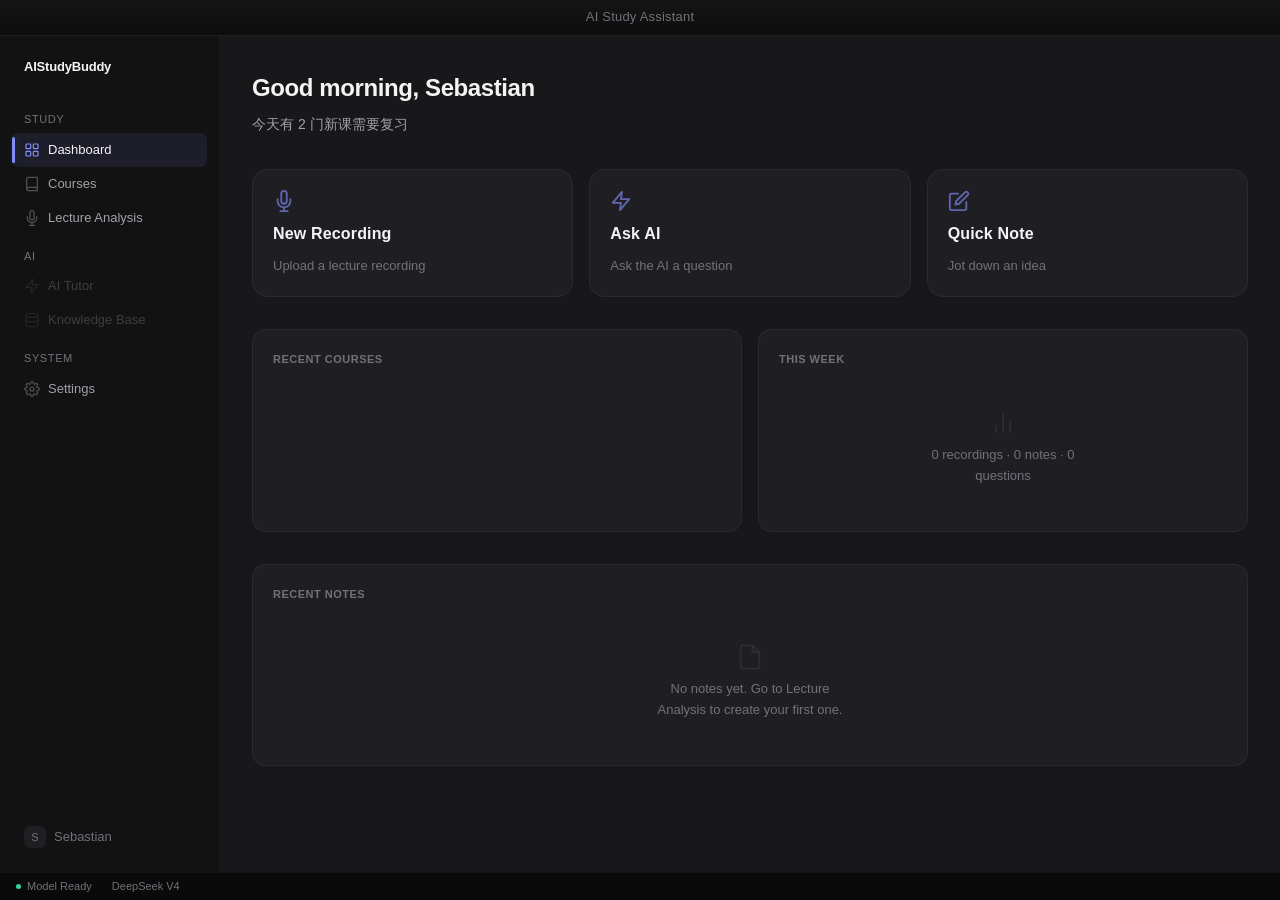
==== web/index.html @ b5f5e713 "V1.5: SPA architecture, i18n, dark mode, structured notes" ====
<!DOCTYPE html>
<html lang="zh-CN">
<head>
<meta charset="UTF-8">
<meta name="viewport" content="width=device-width,initial-scale=1.0">
<title>AI 学习助手</title>
<script src="/eel.js"></script>
<script src="js/i18n.js"></script>
<link rel="stylesheet" href="css/design-system.css">
<style>
body{display:flex;flex-direction:column;height:100vh}

#titlebar{height:var(--titlebar-h);flex-shrink:0;background:linear-gradient(180deg,rgba(255,255,255,0.03) 0%,rgba(255,255,255,0) 100%),#0D0D0D;border-bottom:1px solid var(--border-subtle);display:flex;align-items:center;justify-content:center;-webkit-app-region:drag}
#titlebar span{font-size:var(--text-sm);font-weight:var(--weight-medium);color:var(--text-tertiary);letter-spacing:0.2px}

#body-wrap{display:flex;flex:1;overflow:hidden}

#sidebar{width:var(--sidebar-w);flex-shrink:0;background:var(--bg-sidebar);border-right:1px solid var(--border-subtle);display:flex;flex-direction:column;padding:var(--space-3)}
#sidebar .logo{font-size:var(--text-sm);font-weight:var(--weight-semibold);color:var(--text-primary);padding:var(--space-2) var(--space-3);margin-bottom:var(--space-3);letter-spacing:-0.2px}
#sidebar .sec-label{font-size:var(--text-xs);font-weight:var(--weight-medium);color:var(--text-tertiary);text-transform:uppercase;letter-spacing:0.6px;padding:var(--space-3) var(--space-3) var(--space-1)}
#sidebar .nav-item{display:flex;align-items:center;gap:var(--space-2);padding:0 var(--space-3);height:34px;border-radius:var(--radius-sm);font-size:var(--text-sm);font-weight:var(--weight-regular);color:var(--text-secondary);cursor:pointer;transition:all var(--ease-fast);position:relative}
#sidebar .nav-item:hover{background:var(--bg-card);color:var(--text-primary)}
#sidebar .nav-item.active{background:var(--accent-muted);color:var(--text-primary);font-weight:var(--weight-medium)}
#sidebar .nav-item.active::before{content:'';position:absolute;left:0;top:4px;bottom:4px;width:2.5px;border-radius:2px;background:var(--accent);box-shadow:0 0 8px var(--accent-glow);animation:indIn 200ms cubic-bezier(0.16,1,0.3,1)}
@keyframes indIn{from{transform:scaleY(0);opacity:0}to{transform:scaleY(1);opacity:1}}
#sidebar .nav-item svg{width:16px;height:16px;flex-shrink:0;opacity:0.45}
#sidebar .nav-item:hover svg{opacity:0.70}
#sidebar .nav-item.active svg{opacity:1;color:var(--accent)}
#sidebar .nav-item.disabled{opacity:0.30;cursor:not-allowed;pointer-events:none}
#sidebar .user{margin-top:auto;padding:var(--space-3);font-size:var(--text-sm);color:var(--text-tertiary);display:flex;align-items:center;gap:var(--space-2)}
#sidebar .user .avatar{width:22px;height:22px;border-radius:var(--radius-sm);background:var(--bg-card);display:flex;align-items:center;justify-content:center;font-size:11px}

#content-slot{flex:1;background:var(--bg-surface);padding:var(--space-8);overflow-y:auto;position:relative}
.page-view{animation:pgEnter 220ms cubic-bezier(0.16,1,0.3,1)}
.page-view.exiting{animation:pgExit 120ms cubic-bezier(0.4,0,1,1) forwards;pointer-events:none}
@keyframes pgEnter{from{opacity:0;transform:translateY(6px)}to{opacity:1;transform:translateY(0)}}
@keyframes pgExit{from{opacity:1;transform:translateY(0)}to{opacity:0;transform:translateY(-6px)}}

#statusbar{height:var(--statusbar-h);flex-shrink:0;background:#0A0A0A;border-top:1px solid var(--border-subtle);display:flex;align-items:center;padding:0 var(--space-4);gap:var(--space-5);font-size:var(--text-xs);color:var(--text-tertiary)}
#statusbar .dot{width:5px;height:5px;border-radius:50%;background:var(--green)}

.page-title{font-size:var(--text-2xl);font-weight:var(--weight-bold);letter-spacing:-0.4px;margin-bottom:4px;color:var(--text-primary)}
.page-sub{font-size:var(--text-base);color:var(--text-secondary);font-weight:var(--weight-regular);margin-bottom:var(--space-8)}
.back-link{display:inline-flex;align-items:center;gap:4px;font-size:var(--text-sm);color:var(--text-secondary);cursor:pointer;margin-bottom:var(--space-4);transition:color var(--ease-fast)}
.back-link:hover{color:var(--text-primary)}.back-link svg{width:14px;height:14px}

.panel{background:var(--bg-card);border:1px solid var(--border-default);border-radius:var(--radius-xl);padding:var(--space-5);transition:all var(--ease-normal)}
.panel-header{font-size:var(--text-xs);font-weight:var(--weight-semibold);color:var(--text-tertiary);text-transform:uppercase;letter-spacing:0.5px;margin-bottom:var(--space-4)}

/* dashboard */
.quick-grid{display:grid;grid-template-columns:repeat(3,1fr);gap:var(--space-4);margin-bottom:var(--space-8)}
.quick-card{background:var(--bg-card);border:1px solid var(--border-default);border-radius:var(--radius-2xl);padding:var(--space-5);cursor:pointer;transition:all var(--ease-normal);display:flex;flex-direction:column;gap:var(--space-2)}
.quick-card:hover{background:var(--bg-card-hover);border-color:var(--border-visible);transform:translateY(-2px);box-shadow:var(--shadow-md)}
.quick-card:active{transform:translateY(0);box-shadow:var(--shadow-xs);transition:all 80ms ease-in}
.quick-card svg{width:22px;height:22px;opacity:0.65;color:var(--accent)}
.quick-card .qc-title{font-size:var(--text-lg);font-weight:var(--weight-semibold);color:var(--text-primary);letter-spacing:0.01em}
.quick-card .qc-desc{font-size:var(--text-sm);color:var(--text-tertiary);font-weight:var(--weight-regular);line-height:1.65}

.two-col{display:grid;grid-template-columns:1fr 1fr;gap:var(--space-4);margin-bottom:var(--space-8)}
.course-row{padding:var(--space-2) 0;font-size:var(--text-sm);color:var(--text-secondary);display:flex;align-items:center;gap:var(--space-2);cursor:pointer;transition:color var(--ease-fast)}
.course-row:hover{color:var(--text-primary)}.course-row svg{width:14px;height:14px;opacity:0.50;flex-shrink:0}

/* empty state */
.empty-block{display:flex;flex-direction:column;align-items:center;justify-content:center;padding:var(--space-6) 0;text-align:center;gap:var(--space-2)}
.empty-block svg{width:28px;height:28px;opacity:0.18;color:var(--text-tertiary)}
.empty-block .eb-text{font-size:var(--text-sm);color:var(--text-tertiary);line-height:1.6;max-width:200px}

/* tabs */
.tabs{display:flex;gap:0;margin-bottom:var(--space-6);border-bottom:1px solid var(--border-subtle)}
.tab-item{padding:var(--space-2) var(--space-4);font-size:var(--text-sm);font-weight:var(--weight-medium);color:var(--text-secondary);cursor:pointer;position:relative;transition:color var(--ease-fast)}
.tab-item:hover{color:var(--text-primary)}.tab-item.active{color:var(--text-primary);font-weight:var(--weight-semibold)}
.tab-item.active::after{content:'';position:absolute;bottom:-1px;left:0;right:0;height:2px;background:var(--accent);border-radius:1px}

/* lecture */
.lecture-list{display:flex;flex-direction:column;gap:var(--space-3)}
.lecture-card{background:var(--bg-card);border:1px solid var(--border-default);border-radius:var(--radius-lg);padding:var(--space-4);cursor:pointer;transition:all var(--ease-normal)}
.lecture-card:hover{background:var(--bg-card-hover);border-color:var(--border-visible);transform:translateY(-1px);box-shadow:var(--shadow-sm)}
.lecture-card .lc-header{display:flex;justify-content:space-between;align-items:center;margin-bottom:6px}
.lecture-card .lc-title{font-size:var(--text-base);font-weight:var(--weight-semibold);color:var(--text-primary)}
.lecture-card .lc-meta{font-size:var(--text-sm);color:var(--text-tertiary)}
.lc-badge{font-size:var(--text-xs);padding:2px 8px;border-radius:var(--radius-full);font-weight:var(--weight-medium)}
.lc-badge-has-note{background:rgba(52,211,153,0.10);color:var(--green)}
.lc-badge-no-note{background:var(--bg-input);color:var(--text-tertiary)}

/* upload */
.step-label{font-size:var(--text-sm);font-weight:var(--weight-medium);color:var(--text-secondary);margin-bottom:4px}
.upload-select{width:100%;height:36px;padding:0 var(--space-3);background:var(--bg-input);border:1px solid var(--border-default);border-radius:var(--radius-sm);font-size:var(--text-sm);color:var(--text-primary);outline:none;cursor:pointer;margin-bottom:var(--space-6);appearance:none}
.upload-select:focus{border-color:var(--accent);box-shadow:var(--shadow-glow)}
.upload-zone{border:2px dashed rgba(255,255,255,0.10);border-radius:var(--radius-2xl);padding:48px;text-align:center;cursor:pointer;transition:all var(--ease-normal);margin-bottom:var(--space-6)}
.upload-zone:hover{border-color:var(--accent);background:var(--accent-muted)}
.upload-zone svg{width:32px;height:32px;margin-bottom:var(--space-3);opacity:0.45;transition:all var(--ease-normal)}
.upload-zone:hover svg{opacity:0.75;transform:scale(1.05)}
.upload-zone .uz-text{font-size:var(--text-base);color:var(--text-secondary);font-weight:var(--weight-medium)}
.upload-zone .uz-hint{font-size:var(--text-sm);color:var(--text-tertiary);margin-top:4px}
.file-info-card{background:var(--bg-card);border:1px solid var(--border-default);border-radius:var(--radius-xl);padding:var(--space-4);margin-bottom:var(--space-6);display:flex;justify-content:space-between;align-items:center}
.file-info-card .fi-name{font-size:var(--text-base);font-weight:var(--weight-medium);color:var(--text-primary)}
.file-info-card .fi-meta{font-size:var(--text-sm);color:var(--text-secondary);margin-top:2px}
.file-info-card .fi-remove{font-size:var(--text-sm);color:var(--text-tertiary);cursor:pointer;padding:4px 8px;border-radius:var(--radius-sm);transition:all var(--ease-fast)}
.file-info-card .fi-remove:hover{color:var(--red);background:rgba(248,113,113,0.08)}

/* buttons */
.btn{width:100%;height:40px;background:var(--accent);color:#fff;border:none;border-radius:var(--radius-sm);font-size:var(--text-base);font-weight:var(--weight-semibold);cursor:pointer;transition:all var(--ease-fast)}
.btn:hover{background:var(--accent-hover);box-shadow:0 4px 12px var(--accent-glow)}
.btn:active{transform:scale(0.97);box-shadow:0 1px 4px rgba(0,0,0,0.3)}
.btn:disabled{opacity:0.35;cursor:not-allowed;box-shadow:none}
.btn-secondary{background:var(--bg-card);border:1px solid var(--border-default);color:var(--text-primary);height:36px;padding:0 var(--space-4);border-radius:var(--radius-sm);font-size:var(--text-sm);cursor:pointer;transition:all var(--ease-fast)}
.btn-secondary:hover{background:var(--bg-card-hover);border-color:var(--border-visible)}

/* progress */
.progress-section{margin-top:var(--space-6)}
.progress-bar{height:5px;background:var(--border-subtle);border-radius:3px;margin-bottom:var(--space-4);overflow:hidden}
.progress-bar .fill{height:100%;background:var(--accent);border-radius:3px;width:0;transition:width 400ms ease-out}
.progress-step{display:flex;align-items:center;gap:var(--space-3);padding:var(--space-2) 0;font-size:var(--text-sm)}
.progress-step .ps-icon{width:18px;text-align:center;flex-shrink:0}
.ps-done{color:var(--green)}.ps-active{color:var(--accent)}.ps-wait{color:var(--text-tertiary)}
.note-box{background:var(--bg-card);border:1px solid var(--border-default);border-radius:var(--radius-xl);padding:var(--space-5);margin-top:var(--space-6);line-height:var(--leading-relaxed)}
.note-box h3{font-size:var(--text-lg);font-weight:var(--weight-semibold);margin-bottom:var(--space-4);color:var(--text-primary)}

/* settings */
.settings-card{background:var(--bg-card);border:1px solid var(--border-default);border-radius:var(--radius-xl);padding:var(--space-5);margin-bottom:var(--space-4)}
.settings-card .sc-title{font-size:var(--text-xs);font-weight:var(--weight-semibold);color:var(--text-tertiary);text-transform:uppercase;letter-spacing:0.5px;margin-bottom:14px}
.settings-field-label{display:block;font-size:var(--text-sm);font-weight:var(--weight-medium);color:var(--text-secondary);margin-bottom:6px}
.input-row{display:flex;gap:var(--space-2)}
.input-row input{flex:1;height:36px;padding:0 var(--space-3);background:var(--bg-input);border:1px solid var(--border-default);border-radius:var(--radius-sm);font-size:var(--text-sm);color:var(--text-primary);outline:none}
.input-row input:focus{border-color:var(--accent);box-shadow:var(--shadow-glow)}
.btn-test{height:36px;padding:0 var(--space-4);background:var(--bg-card);border:1px solid var(--border-default);border-radius:var(--radius-sm);font-size:var(--text-sm);color:var(--text-secondary);cursor:pointer;transition:all var(--ease-fast)}
.btn-test:hover{background:var(--bg-card-hover);color:var(--text-primary)}
.btn-save{width:100%;height:40px;background:var(--accent);color:#fff;border:none;border-radius:var(--radius-sm);font-size:var(--text-base);font-weight:var(--weight-semibold);cursor:pointer;transition:all var(--ease-fast);margin-top:var(--space-2)}
.btn-save:hover{background:var(--accent-hover);box-shadow:0 4px 12px var(--accent-glow)}
.btn-save:active{transform:scale(0.97)}
.status-msg{font-size:var(--text-sm);margin-top:4px}.status-msg.ok{color:var(--green)}.status-msg.fail{color:var(--red)}
.lang-select{width:100%;height:36px;padding:0 var(--space-3);background:var(--bg-input);border:1px solid var(--border-default);border-radius:var(--radius-sm);font-size:var(--text-sm);color:var(--text-primary);outline:none;cursor:pointer;appearance:none}
.lang-select:focus{border-color:var(--accent);box-shadow:var(--shadow-glow)}

/* note */
.note-section{margin-bottom:var(--space-6)}
.note-section-title{font-size:var(--text-xs);font-weight:var(--weight-semibold);color:var(--text-tertiary);text-transform:uppercase;letter-spacing:0.5px;margin-bottom:var(--space-3)}
.note-summary{background:var(--bg-card);border-left:3px solid var(--accent);border-radius:0 var(--radius-lg) var(--radius-lg) 0;padding:var(--space-4);line-height:var(--leading-relaxed);box-shadow:0 0 12px rgba(129,140,248,0.06)}
.note-concept-item{display:flex;gap:var(--space-2);padding:var(--space-2) 0;font-size:var(--text-base);line-height:var(--leading-relaxed);color:var(--text-secondary)}
.note-concept-item .nci-dot{color:var(--accent);flex-shrink:0;margin-top:2px}
.equation-block{background:var(--bg-card);border:1px solid var(--border-default);border-radius:var(--radius-md);padding:var(--space-3) var(--space-4);margin-bottom:var(--space-2);font-family:var(--font-mono);font-size:var(--text-sm);color:var(--text-primary);overflow-x:auto}
.equation-desc{font-size:var(--text-sm);color:var(--text-secondary);margin-bottom:var(--space-3);padding-left:var(--space-2)}
.exam-item{padding:var(--space-2) 0;font-size:var(--text-base);display:flex;gap:var(--space-2);align-items:flex-start;color:var(--text-secondary)}
.term-table{width:100%;border-collapse:collapse}
.term-table td{padding:var(--space-2) var(--space-3);font-size:var(--text-sm);border-bottom:1px solid var(--border-subtle)}
.term-table td:first-child{font-weight:var(--weight-semibold);width:180px;color:var(--text-primary)}
.term-table td:last-child{color:var(--text-secondary)}
.transcript-collapsed{max-height:300px;overflow-y:auto;background:var(--bg-card);border:1px solid var(--border-default);border-radius:var(--radius-lg);padding:var(--space-4);margin-top:var(--space-4);font-size:var(--text-sm);color:var(--text-secondary);line-height:var(--leading-relaxed)}
.action-bar{display:flex;gap:var(--space-2);margin-top:var(--space-6)}

.empty-state{display:flex;flex-direction:column;align-items:center;justify-content:center;padding:var(--space-12) 0;text-align:center}
.empty-state svg{width:48px;height:48px;opacity:0.15;margin-bottom:var(--space-4)}
.empty-state .es-title{font-size:var(--text-lg);font-weight:var(--weight-semibold);color:var(--text-primary);margin-bottom:4px}
.empty-state .es-desc{font-size:var(--text-sm);color:var(--text-secondary);margin-bottom:var(--space-5)}
.placeholder-tab{display:flex;flex-direction:column;align-items:center;justify-content:center;padding:var(--space-12) 0;text-align:center;color:var(--text-tertiary)}
.placeholder-tab .pt-icon{font-size:32px;margin-bottom:var(--space-3);opacity:0.25}
.placeholder-tab .pt-text{font-size:var(--text-sm)}
</style>
</head>
<body>

<div id="titlebar"><span data-i18n="app.titlebar">AI 学习助手</span></div>

<div id="body-wrap">

<div id="sidebar">
  <div class="logo" data-i18n="sidebar.logo">AIStudyBuddy</div>
  <div class="sec-label" data-i18n="sidebar.sections.study">学习</div>
  <div class="nav-item active" data-page="dashboard">
    <svg viewBox="0 0 24 24" fill="none" stroke="currentColor" stroke-width="1.8" stroke-linecap="round" stroke-linejoin="round"><rect x="3" y="3" width="7" height="7" rx="1"/><rect x="14" y="3" width="7" height="7" rx="1"/><rect x="3" y="14" width="7" height="7" rx="1"/><rect x="14" y="14" width="7" height="7" rx="1"/></svg>
    <span data-i18n="sidebar.dashboard">仪表盘</span>
  </div>
  <div class="nav-item" data-page="courses">
    <svg viewBox="0 0 24 24" fill="none" stroke="currentColor" stroke-width="1.8" stroke-linecap="round" stroke-linejoin="round"><path d="M4 19.5A2.5 2.5 0 016.5 17H20"/><path d="M6.5 2H20v20H6.5A2.5 2.5 0 014 19.5v-15A2.5 2.5 0 016.5 2z"/></svg>
    <span data-i18n="sidebar.courses">课程</span>
  </div>
  <div class="nav-item" data-page="upload">
    <svg viewBox="0 0 24 24" fill="none" stroke="currentColor" stroke-width="1.8" stroke-linecap="round" stroke-linejoin="round"><path d="M12 1a3 3 0 00-3 3v8a3 3 0 006 0V4a3 3 0 00-3-3z"/><path d="M19 10v2a7 7 0 01-14 0v-2"/><line x1="12" y1="19" x2="12" y2="23"/><line x1="8" y1="23" x2="16" y2="23"/></svg>
    <span data-i18n="sidebar.lectureAnalysis">录音分析</span>
  </div>
  <div class="sec-label" data-i18n="sidebar.sections.ai">智能</div>
  <div class="nav-item disabled" data-page="tutor">
    <svg viewBox="0 0 24 24" fill="none" stroke="currentColor" stroke-width="1.8" stroke-linecap="round" stroke-linejoin="round"><polygon points="13 2 3 14 12 14 11 22 21 10 12 10 13 2"/></svg>
    <span data-i18n="sidebar.aiTutor">AI Tutor</span>
  </div>
  <div class="nav-item disabled" data-page="knowledge">
    <svg viewBox="0 0 24 24" fill="none" stroke="currentColor" stroke-width="1.8" stroke-linecap="round" stroke-linejoin="round"><ellipse cx="12" cy="5" rx="9" ry="3"/><path d="M21 12c0 1.66-4 3-9 3s-9-1.34-9-3"/><path d="M3 5v14c0 1.66 4 3 9 3s9-1.34 9-3V5"/></svg>
    <span data-i18n="sidebar.knowledgeBase">知识库</span>
  </div>
  <div class="sec-label" data-i18n="sidebar.sections.system">系统</div>
  <div class="nav-item" data-page="settings">
    <svg viewBox="0 0 24 24" fill="none" stroke="currentColor" stroke-width="1.8" stroke-linecap="round" stroke-linejoin="round"><circle cx="12" cy="12" r="3"/><path d="M19.4 15a1.65 1.65 0 00.33 1.82l.06.06a2 2 0 010 2.83 2 2 0 01-2.83 0l-.06-.06a1.65 1.65 0 00-1.82-.33 1.65 1.65 0 00-1 1.51V21a2 2 0 01-4 0v-.09A1.65 1.65 0 009 19.4a1.65 1.65 0 00-1.82.33l-.06.06a2 2 0 01-2.83-2.83l.06-.06A1.65 1.65 0 004.68 15a1.65 1.65 0 00-1.51-1H3a2 2 0 010-4h.09A1.65 1.65 0 004.6 9a1.65 1.65 0 00-.33-1.82l-.06-.06a2 2 0 012.83-2.83l.06.06A1.65 1.65 0 009 4.68a1.65 1.65 0 001-1.51V3a2 2 0 014 0v.09a1.65 1.65 0 001 1.51 1.65 1.65 0 001.82-.33l.06-.06a2 2 0 012.83 2.83l-.06.06A1.65 1.65 0 0019.4 9a1.65 1.65 0 001.51 1H21a2 2 0 010 4h-.09a1.65 1.65 0 00-1.51 1z"/></svg>
    <span data-i18n="sidebar.settings">设置</span>
  </div>
  <div class="user"><div class="avatar">S</div><span data-i18n="sidebar.user">Sebastian</span></div>
</div>

<div id="content-slot"></div>

</div>

<div id="statusbar">
  <span style="display:flex;align-items:center;gap:6px"><span class="dot"></span><span data-i18n="statusbar.ready">模型就绪</span></span>
  <span data-i18n="statusbar.model">DeepSeek V4</span>
</div>

<!-- ═══════════════════════ TEMPLATES ═══════════════════════ -->

<template id="tpl-dashboard"><div class="page-view">
  <div class="page-title" id="dbGreeting">下午好，Sebastian</div>
  <div class="page-sub" id="dbSubtitle">今天有 2 门新课需要复习</div>
  <div class="quick-grid">
    <div class="quick-card" onclick="navigateTo('upload')">
      <svg viewBox="0 0 24 24" fill="none" stroke="currentColor" stroke-width="2" stroke-linecap="round" stroke-linejoin="round"><path d="M12 1a3 3 0 00-3 3v8a3 3 0 006 0V4a3 3 0 00-3-3z"/><path d="M19 10v2a7 7 0 01-14 0v-2"/><line x1="12" y1="19" x2="12" y2="23"/><line x1="8" y1="23" x2="16" y2="23"/></svg>
      <span class="qc-title" data-i18n="dashboard.quickActions.newRecording">新录音</span>
      <span class="qc-desc" data-i18n="dashboard.quickActions.newRecordingDesc">上传课堂录音</span>
    </div>
    <div class="quick-card" onclick="navigateTo('courses')">
      <svg viewBox="0 0 24 24" fill="none" stroke="currentColor" stroke-width="2" stroke-linecap="round" stroke-linejoin="round"><polygon points="13 2 3 14 12 14 11 22 21 10 12 10 13 2"/></svg>
      <span class="qc-title" data-i18n="dashboard.quickActions.aiQuestion">AI 提问</span>
      <span class="qc-desc" data-i18n="dashboard.quickActions.aiQuestionDesc">向 AI 提问</span>
    </div>
    <div class="quick-card" onclick="navigateTo('courses')">
      <svg viewBox="0 0 24 24" fill="none" stroke="currentColor" stroke-width="2" stroke-linecap="round" stroke-linejoin="round"><path d="M11 4H4a2 2 0 00-2 2v14a2 2 0 002 2h14a2 2 0 002-2v-7"/><path d="M18.5 2.5a2.121 2.121 0 013 3L12 15l-4 1 1-4 9.5-9.5z"/></svg>
      <span class="qc-title" data-i18n="dashboard.quickActions.quickNote">快速笔记</span>
      <span class="qc-desc" data-i18n="dashboard.quickActions.quickNoteDesc">手动记录想法</span>
    </div>
  </div>
  <div class="two-col">
    <div class="panel"><div class="panel-header" data-i18n="dashboard.recentCourses">最近课程</div><div id="recentCourses" style="color:var(--text-secondary);font-size:var(--text-sm)"></div></div>
    <div class="panel"><div class="panel-header" data-i18n="dashboard.weeklyStats">本周统计</div><div id="weeklyStats" style="color:var(--text-secondary);font-size:var(--text-sm)"></div></div>
  </div>
  <div class="panel"><div class="panel-header" data-i18n="dashboard.recentNotes">最近笔记</div><div id="recentNotes" style="color:var(--text-tertiary);font-size:var(--text-sm)"></div></div>
</div></template>

<template id="tpl-courses"><div class="page-view">
  <div class="page-title" data-i18n="courses.title">课程</div>
  <div class="page-sub" id="coursesSubtitle" data-i18n="courses.subtitle">管理你的所有课程</div>
  <div class="two-col" id="coursesGrid"></div>
  <div class="panel hidden" id="createCourseForm" style="margin-top:var(--space-4)">
    <div class="panel-header" data-i18n="courses.newCourse">新建课程</div>
    <div style="display:flex;gap:var(--space-2);margin-top:var(--space-3)">
      <input type="text" id="newCourseName" placeholder="课程名称，如：工程力学" style="flex:1;height:36px;padding:0 var(--space-3);background:var(--bg-input);border:1px solid var(--border-default);border-radius:var(--radius-sm);font-size:var(--text-sm);color:var(--text-primary);outline:none" onkeydown="if(event.key==='Enter')createCourse()"/>
      <button class="btn-test" onclick="createCourse()" style="height:36px" data-i18n="courses.confirm">确认</button>
      <button class="btn-test" onclick="hideCreateCourse()" style="height:36px" data-i18n="courses.cancel">取消</button>
    </div>
  </div>
</div></template>

<template id="tpl-course-detail"><div class="page-view">
  <div class="back-link" onclick="navigateTo('courses')">
    <svg viewBox="0 0 24 24" fill="none" stroke="currentColor" stroke-width="2" stroke-linecap="round" stroke-linejoin="round"><polyline points="15 18 9 12 15 6"/></svg>
    <span data-i18n="courseDetail.back">返回课程列表</span>
  </div>
  <div class="page-title" id="cdCourseName"></div><div class="page-sub" id="cdCourseMeta"></div>
  <div class="tabs">
    <div class="tab-item active" data-tab="lectures" onclick="switchTab('lectures')" data-i18n="courseDetail.tabs.lectures">课堂记录</div>
    <div class="tab-item" data-tab="files" onclick="switchTab('files')" data-i18n="courseDetail.tabs.files">课程文件</div>
    <div class="tab-item" data-tab="ai" onclick="switchTab('ai')" data-i18n="courseDetail.tabs.ai">AI 问答</div>
  </div>
  <div id="tab-lectures" class="lecture-list"></div>
  <div id="tab-files" class="placeholder-tab hidden"><div class="pt-icon">📂</div><div class="pt-text" data-i18n="courseDetail.filesPlaceholder">课程文件功能将于 V2 上线</div></div>
  <div id="tab-ai" class="placeholder-tab hidden"><div class="pt-icon">💬</div><div class="pt-text" data-i18n="courseDetail.aiPlaceholder">AI 问答功能将于 V2 上线</div></div>
</div></template>

<template id="tpl-note"><div class="page-view">
  <div class="back-link" id="noteBackLink" onclick="navigateTo('courses')">
    <svg viewBox="0 0 24 24" fill="none" stroke="currentColor" stroke-width="2" stroke-linecap="round" stroke-linejoin="round"><polyline points="15 18 9 12 15 6"/></svg>
    <span data-i18n="note.back">返回</span>
  </div>
  <div class="page-title" id="noteTitle"></div><div class="page-sub" id="noteMeta"></div>
  <div id="noteContent"></div>
  <div class="action-bar">
    <button class="btn-secondary" onclick="copyNote()" data-i18n="note.copyNote">复制笔记</button>
    <button class="btn-secondary" onclick="exportNote()" data-i18n="note.exportMd">导出 Markdown</button>
  </div>
  <div style="margin-top:var(--space-6)">
    <div style="font-size:var(--text-sm);font-weight:var(--weight-medium);color:var(--text-secondary);cursor:pointer;display:flex;align-items:center;gap:4px" onclick="toggleTranscript()">
      <span id="transcriptToggleIcon">▸</span> <span data-i18n="note.transcript">原始转录文字</span>
    </div>
    <div class="transcript-collapsed hidden" id="transcriptBody"></div>
  </div>
</div></template>

<template id="tpl-upload"><div class="page-view">
  <div class="page-title" data-i18n="upload.title">录音分析</div>
  <div class="step-label" data-i18n="upload.stepSelectCourse">选择课程</div>
  <select class="upload-select" id="courseSelect"><option value="">-- 选择课程 --</option></select>
  <div class="step-label" data-i18n="upload.stepSelectFile">选择录音文件</div>
  <div class="upload-zone" id="uploadZone" onclick="selectAudioFile()">
    <svg viewBox="0 0 24 24" fill="none" stroke="currentColor" stroke-width="1.5" stroke-linecap="round" stroke-linejoin="round"><path d="M21 15v4a2 2 0 01-2 2H5a2 2 0 01-2-2v-4"/><polyline points="17 8 12 3 7 8"/><line x1="12" y1="3" x2="12" y2="15"/></svg>
    <div class="uz-text" data-i18n="upload.uploadZone">点击选择音频文件</div>
    <div class="uz-hint" data-i18n="upload.uploadHint">MP3 / M4A / WAV / FLAC · 最大 200MB</div>
  </div>
  <div class="file-info-card hidden" id="fileInfo">
    <div><div class="fi-name" id="fileName"></div><div class="fi-meta" id="fileMeta"></div></div>
    <span class="fi-remove" onclick="removeFile()" data-i18n="upload.removeFile">移除</span>
  </div>
  <button class="btn" id="startBtn" disabled onclick="startProcess()" data-i18n="upload.btnStartDisabled">选择课程和文件后开始</button>
  <div class="progress-section hidden" id="progressSection">
    <div class="progress-bar"><div class="fill" id="progressFill"></div></div>
    <div class="progress-step" id="stepTranscribe"><span class="ps-icon ps-wait">&bull;</span> <span data-i18n="upload.progress.transcribing">语音转文字</span></div>
    <div class="progress-step" id="stepNote"><span class="ps-icon ps-wait">&bull;</span> <span data-i18n="upload.progress.generating">生成课堂笔记</span></div>
  </div>
</div></template>

<template id="tpl-settings"><div class="page-view">
  <div class="page-title" data-i18n="settings.title">设置</div>

  <div class="settings-card">
    <div class="sc-title">AI Service</div>
    <div class="settings-field-label" data-i18n="settings.api.label">DeepSeek API Key</div>
    <div class="input-row">
      <input type="password" id="deepseekKey" placeholder="sk-..."/>
      <button class="btn-test" onclick="testDeepseek()" data-i18n="settings.test">测试</button>
    </div>
    <div class="status-msg" id="deepseekStatus"></div>
  </div>

  <div class="settings-card">
    <div class="sc-title">Appearance</div>
    <div class="settings-field-label" data-i18n="settings.language.label">语言</div>
    <select class="lang-select" id="languageSelect" onchange="switchLanguage(this.value)">
      <option value="en">English</option>
      <option value="zh">简体中文</option>
    </select>
  </div>

  <button class="btn-save" onclick="saveSettings()" data-i18n="settings.save">保存设置</button>
  <div class="status-msg" id="saveStatus" style="margin-top:var(--space-2)"></div>
</div></template>


<!-- ═══════════════════════ LOGIC ═══════════════════════ -->
<script>
var _currentPage = null;
var _pageParams = {};

function navigateTo(page, params) {
  params = params || {};
  if (page === _currentPage && Object.keys(params).length === 0) return;
  var slot = document.getElementById('content-slot');
  var tpl = document.getElementById('tpl-' + page);
  if (!tpl) return;
  _pageParams = params;
  var cv = slot.querySelector('.page-view');
  if (cv) { cv.classList.add('exiting'); setTimeout(function(){ slot.innerHTML = ''; mountPage(page, tpl); }, 100); }
  else { mountPage(page, tpl); }
}

function mountPage(page, tpl) {
  var slot = document.getElementById('content-slot'); slot.innerHTML = tpl.innerHTML;
  document.querySelectorAll('#sidebar .nav-item').forEach(function(el){ el.classList.remove('active'); });
  var ni = document.querySelector('#sidebar .nav-item[data-page="'+page+'"]'); if (ni) ni.classList.add('active');
  if (page === 'course-detail' || page === 'note') { var cn = document.querySelector('#sidebar .nav-item[data-page="courses"]'); if (cn) cn.classList.add('active'); }
  _currentPage = page;
  var initMap = {
    'dashboard': initDashboard, 'courses': initCourses, 'course-detail': initCourseDetail,
    'note': initNote, 'upload': initUpload, 'settings': initSettings
  };
  if (initMap[page]) initMap[page]();
  if (i18n._loaded) i18n.applyTranslations();
}

document.querySelectorAll('#sidebar .nav-item:not(.disabled)').forEach(function(el){
  el.addEventListener('click', function(){ navigateTo(this.dataset.page); });
});

// ── Language ──
async function switchLanguage(lang) {
  if (lang !== 'en' && lang !== 'zh') return;
  localStorage.setItem('language', lang);
  try { await eel.api_save_setting('language', lang)(); } catch(e) {}
  location.reload();
}

// ── Dashboard ──
function getGreeting() { var h = new Date().getHours(); if (h<12) return 'greeting_morning'; if (h<18) return 'greeting_afternoon'; return 'greeting_evening'; }
async function initDashboard() {
  var gw = i18n.t('dashboard.' + getGreeting());
  var ge = document.getElementById('dbGreeting'), st = document.getElementById('dbSubtitle');
  if (ge) { ge.textContent = i18n.t('dashboard.greeting_name', {greeting: gw}); ge.removeAttribute('data-i18n'); }
  try {
    var r = await eel.api_list_courses()();
    var rc = document.getElementById('recentCourses');
    if (r.success && r.courses.length > 0) {
      if (st) { st.textContent = i18n.t('dashboard.subtitle', {count: r.courses.length}); st.removeAttribute('data-i18n'); }
      var h = '';
      for (var i = 0; i < r.courses.length && i < 3; i++) { var c = r.courses[i]; h += '<div class="course-row" onclick="navigateTo(\'course-detail\',{courseId:'+c.id+'})"><svg viewBox="0 0 24 24" fill="none" stroke="currentColor" stroke-width="2" style="width:14px;height:14px;flex-shrink:0"><path d="M4 19.5A2.5 2.5 0 016.5 17H20"/><path d="M6.5 2H20v20H6.5A2.5 2.5 0 014 19.5v-15A2.5 2.5 0 016.5 2z"/></svg>'+c.name+'</div>'; }
      rc.innerHTML = h;
    } else {
      if (st) { st.textContent = i18n.t('dashboard.subtitle_none'); st.removeAttribute('data-i18n'); }
      rc.innerHTML = '<div class="empty-block"><svg viewBox="0 0 24 24" fill="none" stroke="currentColor" stroke-width="1.5"><path d="M4 19.5A2.5 2.5 0 016.5 17H20"/><path d="M6.5 2H20v20H6.5A2.5 2.5 0 014 19.5v-15A2.5 2.5 0 016.5 2z"/></svg><div class="eb-text">'+i18n.t('dashboard.empty.noCourses')+'</div></div>';
    }
  } catch(e) {}
  var ws = document.getElementById('weeklyStats');
  if (ws) ws.innerHTML = '<div class="empty-block"><svg viewBox="0 0 24 24" fill="none" stroke="currentColor" stroke-width="1.5"><line x1="18" y1="20" x2="18" y2="10"/><line x1="12" y1="20" x2="12" y2="4"/><line x1="6" y1="20" x2="6" y2="14"/></svg><div class="eb-text">'+i18n.t('dashboard.stats_empty')+'</div></div>';
  var rn = document.getElementById('recentNotes');
  if (rn) rn.innerHTML = '<div class="empty-block"><svg viewBox="0 0 24 24" fill="none" stroke="currentColor" stroke-width="1.5"><path d="M14 2H6a2 2 0 00-2 2v16a2 2 0 002 2h12a2 2 0 002-2V8z"/><polyline points="14 2 14 8 20 8"/></svg><div class="eb-text">'+i18n.t('dashboard.empty.noNotes')+'</div></div>';
}

// ── Courses ──
async function initCourses() {
  try {
    var r = await eel.api_list_courses()();
    var grid = document.getElementById('coursesGrid'); if (!grid) return;
    if (r.success && r.courses.length > 0) {
      document.getElementById('coursesSubtitle').textContent = i18n.t('courses.subtitle_count', {count: r.courses.length});
      var h = '';
      for (var i = 0; i < r.courses.length; i++) { var c = r.courses[i]; h += '<div class="panel" style="cursor:pointer;transition:all var(--ease-normal)" onmouseover="this.style.transform=\'translateY(-2px)\';this.style.boxShadow=\'var(--shadow-md)\'" onmouseout="this.style.transform=\'\';this.style.boxShadow=\'\'" onclick="navigateTo(\'course-detail\',{courseId:'+c.id+'})"><div style="font-size:var(--text-lg);font-weight:var(--weight-semibold);margin-bottom:var(--space-2);color:var(--text-primary)">'+c.name+'</div><div style="font-size:var(--text-sm);color:var(--text-tertiary)">'+i18n.t('courses.createdAt',{date:c.created_at})+'</div></div>'; }
      h += '<div class="panel" style="border:1.5px dashed rgba(255,255,255,0.10);background:transparent;cursor:pointer;display:flex;align-items:center;justify-content:center;min-height:100px;transition:all var(--ease-normal)" onmouseover="this.style.borderColor=\'var(--accent)\';this.style.background=\'var(--accent-muted)\'" onmouseout="this.style.borderColor=\'rgba(255,255,255,0.10)\';this.style.background=\'transparent\'" onclick="showCreateCourse()"><div style="text-align:center;color:var(--text-tertiary)"><div style="font-size:24px;margin-bottom:4px">+</div><div style="font-size:var(--text-sm)">'+i18n.t('courses.addCourse')+'</div></div></div>';
      grid.innerHTML = h;
    }
  } catch(e) {}
}
function showCreateCourse() { var f = document.getElementById('createCourseForm'); if (f) { f.classList.remove('hidden'); setTimeout(function(){ var inp = document.getElementById('newCourseName'); if (inp) inp.focus(); }, 50); } }
function hideCreateCourse() { var f = document.getElementById('createCourseForm'); if (f) f.classList.add('hidden'); }
async function createCourse() { var inp = document.getElementById('newCourseName'); if (!inp || !inp.value.trim()) return; var r = await eel.api_create_course(inp.value.trim())(); if (r.success) { inp.value = ''; hideCreateCourse(); initCourses(); } else { alert(r.error); } }

// ── Course Detail ──
var _cdCourseId = null;
async function initCourseDetail() { _cdCourseId = _pageParams.courseId; if (!_cdCourseId) { navigateTo('courses'); return; } var cr = await eel.api_get_course(_cdCourseId)(); if (!cr.success) { navigateTo('courses'); return; } document.getElementById('cdCourseName').textContent = cr.course.name; document.getElementById('cdCourseMeta').textContent = i18n.t('courseDetail.detail'); await loadLectures(); }
async function loadLectures() {
  var ct = document.getElementById('tab-lectures'); if (!ct) return;
  var lr = await eel.api_get_lectures(_cdCourseId)();
  if (!lr.success || !lr.lectures || lr.lectures.length === 0) { ct.innerHTML = '<div class="empty-state"><svg viewBox="0 0 24 24" fill="none" stroke="currentColor" stroke-width="1.5"><path d="M12 1a3 3 0 00-3 3v8a3 3 0 006 0V4a3 3 0 00-3-3z"/><path d="M19 10v2a7 7 0 01-14 0v-2"/><line x1="12" y1="19" x2="12" y2="23"/><line x1="8" y1="23" x2="16" y2="23"/></svg><div class="es-title">'+i18n.t('courseDetail.empty.title')+'</div><div class="es-desc">'+i18n.t('courseDetail.empty.desc')+'</div><button class="btn" style="width:auto;padding:0 24px" onclick="navigateTo(\'upload\')">'+i18n.t('courseDetail.empty.action')+'</button></div>'; return; }
  var h = '';
  for (var i = 0; i < lr.lectures.length; i++) { var l = lr.lectures[i]; var badge = l.has_note ? '<span class="lc-badge lc-badge-has-note">'+i18n.t('courseDetail.badge.hasNote')+'</span>' : '<span class="lc-badge lc-badge-no-note">'+i18n.t('courseDetail.badge.noNote')+'</span>'; h += '<div class="lecture-card" onclick="navigateTo(\'note\',{lectureId:'+l.id+'})"><div class="lc-header"><span class="lc-title">'+l.title+'</span>'+badge+'</div><div class="lc-meta">'+l.created_at+'</div></div>'; }
  ct.innerHTML = h;
  document.getElementById('cdCourseMeta').textContent = i18n.t('courseDetail.lectureCount', {count: lr.lectures.length});
}
function switchTab(tab) { document.querySelectorAll('.tab-item').forEach(function(t){ t.classList.remove('active'); }); var ti = document.querySelector('.tab-item[data-tab="'+tab+'"]'); if (ti) ti.classList.add('active'); var tl = document.getElementById('tab-lectures'), tf = document.getElementById('tab-files'), ta = document.getElementById('tab-ai'); if (tl) tl.classList.toggle('hidden', tab !== 'lectures'); if (tf) tf.classList.toggle('hidden', tab !== 'files'); if (ta) ta.classList.toggle('hidden', tab !== 'ai'); }

// ── Note ──
var _noteText = '';
async function initNote() { var lid = _pageParams.lectureId; if (!lid) { navigateTo('courses'); return; } var r = await eel.api_get_lecture(lid)(); if (!r.success) { navigateTo('courses'); return; } var lec = r.lecture; document.getElementById('noteTitle').textContent = lec.title; document.getElementById('noteMeta').textContent = lec.created_at; document.getElementById('noteBackLink').onclick = function(){ navigateTo('course-detail',{courseId:lec.course_id}); }; if (!lec.note) { document.getElementById('noteContent').innerHTML = '<div class="empty-state"><div class="es-title">'+i18n.t('note.empty.title')+'</div><div class="es-desc">'+i18n.t('note.empty.desc')+'</div></div>'; document.getElementById('transcriptBody').classList.remove('hidden'); document.getElementById('transcriptBody').textContent = lec.transcript || ''; return; } _noteText = lec.note; document.getElementById('noteContent').innerHTML = parseNoteToHTML(lec.note); if (lec.transcript) document.getElementById('transcriptBody').textContent = lec.transcript; }
function parseNoteToHTML(md) { var sects = [], cur = {title:'',lines:[]}; var lines = md.split('\n'); for (var i = 0; i < lines.length; i++) { var line = lines[i]; if (/^##\s/.test(line)) { if (cur.title||cur.lines.length>0) sects.push(cur); cur = {title:line.replace(/^##\s+/,'').trim(),lines:[]}; } else if (/^#\s/.test(line)) { if (cur.title||cur.lines.length>0) sects.push(cur); cur = {title:'',lines:[line]}; } else { cur.lines.push(line); } } if (cur.title||cur.lines.length>0) sects.push(cur); var html = ''; for (var s = 0; s < sects.length; s++) { var sec = sects[s], t = sec.title.toLowerCase(), b = sec.lines.filter(function(l){return l.trim()!=='';}); function kw(m){return t.indexOf(m)>=0;} if (kw('主题')||kw('topic')||kw('summary')||kw('总结')||kw('概括')) { html += '<div class="note-section"><div class="note-section-title">'+i18n.t('note.sections.summary')+'</div><div class="note-summary">'+b.join('<br>')+'</div></div>'; } else if (kw('知识点')||kw('knowledge')||kw('要点')) { html += '<div class="note-section"><div class="note-section-title">'+i18n.t('note.sections.keyConcepts')+'</div>'; for (var j = 0; j < b.length; j++) { var cl = b[j].replace(/^[-•*]\s*/,''); if (cl.trim()) html += '<div class="note-concept-item"><span class="nci-dot">&bull;</span><span>'+cl+'</span></div>'; } html += '</div>'; } else if (kw('公式')||kw('equation')||kw('formula')) { html += '<div class="note-section"><div class="note-section-title">'+i18n.t('note.sections.equations')+'</div>'; for (var j = 0; j < b.length; j++) { if (/^[-•*]\s*/.test(b[j])) html += '<div class="equation-block">'+b[j].replace(/^[-•*]\s*/,'')+'</div>'; else if (b[j].trim()) html += '<div class="equation-desc">'+b[j]+'</div>'; } html += '</div>'; } else if (kw('概念')||kw('concept')||kw('术语')||kw('term')) { html += '<div class="note-section"><div class="note-section-title">'+sec.title+'</div><table class="term-table">'; for (var j = 0; j < b.length; j++) { var pts = b[j].split(/[:：]/,2); if (pts.length===2) html += '<tr><td>'+pts[0].replace(/^[-•*]\s*/,'').trim()+'</td><td>'+pts[1].trim()+'</td></tr>'; else if (b[j].trim()) html += '<tr><td colspan="2">'+b[j].replace(/^[-•*]\s*/,'')+'</td></tr>'; } html += '</table></div>'; } else if (kw('考试')||kw('exam')||kw('重点')||kw('focus')) { html += '<div class="note-section"><div class="note-section-title">'+i18n.t('note.sections.examFocus')+'</div>'; for (var j = 0; j < b.length; j++) { var cl = b[j].replace(/^[-•*]\s*/,''); if (!cl.trim()) continue; var ic = '📌'; if (cl.indexOf('必考')>=0||cl.indexOf('⭐')>=0) ic='⭐'; if (cl.indexOf('易错')>=0||cl.indexOf('⚠')>=0) ic='⚠️'; html += '<div class="exam-item"><span class="ei-icon">'+ic+'</span><span>'+cl+'</span></div>'; } html += '</div>'; } else if (t===''&&b.length>0&&b[0].startsWith('# ')) { html += '<div style="font-size:var(--text-lg);font-weight:var(--weight-semibold);margin-bottom:var(--space-4);color:var(--text-primary)">'+b[0].replace(/^#\s+/,'')+'</div>'; } else if (b.length>0) { html += '<div class="note-section"><div class="note-section-title">'+(sec.title||i18n.t('note.sections.notes'))+'</div><div style="line-height:var(--leading-relaxed);color:var(--text-secondary)">'+b.join('<br>')+'</div></div>'; } } return html || '<div style="line-height:var(--leading-relaxed);color:var(--text-secondary)">'+md.replace(/\n/g,'<br>')+'</div>'; }
function toggleTranscript() { var b = document.getElementById('transcriptBody'), ic = document.getElementById('transcriptToggleIcon'); if (!b||!ic) return; b.classList.toggle('hidden'); ic.textContent = b.classList.contains('hidden')?'▸':'▾'; }
async function copyNote() { if (_noteText) { await navigator.clipboard.writeText(_noteText); var btn = document.querySelector('.action-bar .btn-secondary'); if (btn) { var o = btn.textContent; btn.textContent = i18n.t('note.copied'); btn.style.color='var(--green)'; setTimeout(function(){ btn.textContent=o; btn.style.color=''; },1500); } } }
function exportNote() { if (!_noteText) return; var b = new Blob([_noteText],{type:'text/markdown'}); var u = URL.createObjectURL(b); var a = document.createElement('a'); a.href=u; a.download='note_'+new Date().toISOString().slice(0,10)+'.md'; a.click(); URL.revokeObjectURL(u); }

// ── Upload ──
var _selectedFilePath = null;
async function initUpload() { _selectedFilePath = null; document.getElementById('uploadZone').classList.remove('hidden'); document.getElementById('fileInfo').classList.add('hidden'); var btn = document.getElementById('startBtn'); if (btn) { btn.disabled = true; btn.textContent = i18n.t('upload.btnStartDisabled'); } var ps = document.getElementById('progressSection'); if (ps) { ps.classList.add('hidden'); var nb = ps.querySelector('.note-box'); if (nb) nb.remove(); } var r = await eel.api_list_courses()(); var s = document.getElementById('courseSelect'); if (!s) return; if (r.courses.length === 0) { s.innerHTML = '<option value="">'+i18n.t('upload.selectNoCourses')+'</option>'; return; } var h = '<option value="">'+i18n.t('upload.selectPlaceholder')+'</option>'; for (var i = 0; i < r.courses.length; i++) h += '<option value="'+r.courses[i].id+'">'+r.courses[i].name+'</option>'; s.innerHTML = h; s.onchange = checkUploadReady; }
function checkUploadReady() { var cid = document.getElementById('courseSelect') ? document.getElementById('courseSelect').value : ''; var btn = document.getElementById('startBtn'); if (!btn) return; if (cid && _selectedFilePath) { btn.disabled = false; btn.textContent = i18n.t('upload.btnStart'); } else { btn.disabled = true; btn.textContent = i18n.t('upload.btnStartDisabled'); } }
async function selectAudioFile() { var r = await eel.api_select_audio_file()(); if (!r.success) return; _selectedFilePath = r.path; document.getElementById('uploadZone').classList.add('hidden'); document.getElementById('fileInfo').classList.remove('hidden'); document.getElementById('fileName').textContent = r.info.filename; document.getElementById('fileMeta').textContent = r.info.size_mb + ' MB · ' + r.info.format; checkUploadReady(); }
function removeFile() { _selectedFilePath = null; document.getElementById('uploadZone').classList.remove('hidden'); document.getElementById('fileInfo').classList.add('hidden'); checkUploadReady(); }
async function startProcess() { var cid = parseInt(document.getElementById('courseSelect').value); if (!cid || !_selectedFilePath) return; var btn = document.getElementById('startBtn'); if (btn) { btn.disabled = true; btn.textContent = i18n.t('upload.btnProcessing'); } var ps = document.getElementById('progressSection'); if (ps) ps.classList.remove('hidden'); var copyResult = await eel.api_copy_audio(_selectedFilePath, cid)(); var ts = document.getElementById('stepTranscribe'); if (ts) ts.innerHTML = '<span class="ps-icon ps-active">&bull;</span> <span>'+i18n.t('upload.progress.transcribingActive')+'</span>'; var fill = document.getElementById('progressFill'); if (fill) fill.style.width = '30%'; var tr = await eel.api_transcribe_audio(copyResult.path, cid)(); if (!tr.success) { if (ts) ts.innerHTML = '<span class="ps-icon" style="color:var(--red)">&bull;</span> '+i18n.t('upload.progress.transcribingFailed')+'：'+tr.error; if (btn) { btn.textContent = i18n.t('upload.btnFailed'); btn.disabled = false; } return; } if (ts) ts.innerHTML = '<span class="ps-icon ps-done">&bull;</span> <span>'+i18n.t('upload.progress.transcribingDone')+'</span>'; if (fill) fill.style.width = '65%'; var lid = tr.lecture_id; var ns = document.getElementById('stepNote'); if (ns) ns.innerHTML = '<span class="ps-icon ps-active">&bull;</span> <span>'+i18n.t('upload.progress.generatingActive')+'</span>'; var nr = await eel.api_generate_note(lid)(); if (!nr.success) { if (ns) ns.innerHTML = '<span class="ps-icon" style="color:var(--red)">&bull;</span> '+i18n.t('upload.progress.generatingFailed')+'：'+nr.error; if (btn) { btn.textContent = i18n.t('upload.btnFailed'); btn.disabled = false; } return; } if (ns) ns.innerHTML = '<span class="ps-icon ps-done">&bull;</span> <span>'+i18n.t('upload.progress.generatingDone')+'</span>'; if (fill) fill.style.width = '100%'; if (btn) btn.textContent = i18n.t('upload.btnDone'); if (ps) { var ob = ps.querySelector('.note-box'); if (ob) ob.remove(); ps.insertAdjacentHTML('beforeend', '<div class="note-box"><h3>'+i18n.t('upload.noteBoxTitle')+'</h3><div>'+nr.note.replace(/\n/g,'<br>')+'</div><button class="btn-secondary" style="margin-top:12px" onclick="navigateTo(\'note\',{lectureId:'+lid+'})">'+i18n.t('upload.viewFullNote')+'</button></div>'); } _selectedFilePath = null; document.getElementById('uploadZone').classList.remove('hidden'); document.getElementById('fileInfo').classList.add('hidden'); if (btn) { btn.disabled = true; btn.textContent = i18n.t('upload.btnStartDisabled'); } }

// ── Settings ──
async function initSettings() { var k = await eel.api_get_setting('deepseek_key')(); var el = document.getElementById('deepseekKey'); if (el && k) el.value = k; var ls = document.getElementById('languageSelect'); if (ls) ls.value = i18n.getLanguage(); }
async function testDeepseek() { var k = document.getElementById('deepseekKey') ? document.getElementById('deepseekKey').value.trim() : ''; if (!k) return; var el = document.getElementById('deepseekStatus'); if (!el) return; el.textContent = i18n.t('settings.testing'); el.className = 'status-msg'; var r = await eel.api_test_key('deepseek', k)(); if (r.success) { el.textContent = i18n.t('settings.testSuccess'); el.className = 'status-msg ok'; } else { el.textContent = i18n.t('settings.testFailed'); el.className = 'status-msg fail'; } }
async function saveSettings() { var k = document.getElementById('deepseekKey') ? document.getElementById('deepseekKey').value.trim() : ''; if (k) await eel.api_save_setting('deepseek_key', k)(); var el = document.getElementById('saveStatus'); if (el) { el.textContent = i18n.t('settings.saved'); el.className = 'status-msg ok'; } var btn = document.querySelector('.btn-save'); if (btn) { var o = btn.textContent; btn.textContent = i18n.t('settings.saved'); btn.style.background = 'var(--green)'; setTimeout(function(){ btn.textContent = o; btn.style.background = ''; }, 1500); } }

// ── Boot ──
(async function boot() { await i18n.init(); navigateTo('dashboard'); })();
</script>
</body>
</html>
---- web/css/design-system.css ----
/* ============================================================
   AIStudyBuddy V1.5.1 — Dark Mode Design System
   靛紫 · 暖灰 · 深度
   ============================================================ */

:root {
  /* ── 背景层级 (5 层) ── */
  --bg-window:        #0D0D0D;
  --bg-sidebar:       #121212;
  --bg-surface:       #18181B;
  --bg-card:          #1F1F23;
  --bg-card-hover:    #27272A;
  --bg-elevated:      #2D2D32;
  --bg-input:         rgba(255,255,255,0.05);
  --bg-overlay:       rgba(0,0,0,0.55);

  /* ── 文字 (4 级) ── */
  --text-primary:     #F4F4F5;
  --text-secondary:   #A1A1AA;
  --text-tertiary:    #71717A;
  --text-disabled:    #52525B;

  /* ── 品牌 · 靛紫 ── */
  --accent:           #818CF8;
  --accent-hover:     #9399FF;
  --accent-muted:     rgba(129,140,248,0.10);
  --accent-glow:      rgba(129,140,248,0.18);

  /* ── 语义 ── */
  --green:            #34D399;
  --yellow:           #FBBF24;
  --red:              #F87171;

  /* ── 边框 (4 级) ── */
  --border-subtle:    rgba(255,255,255,0.04);
  --border-default:  rgba(255,255,255,0.05);
  --border-visible:   rgba(255,255,255,0.11);
  --border-accent:    rgba(129,140,248,0.35);

  /* ── 阴影 (纯黑弥散) ── */
  --shadow-xs:        0 1px 3px rgba(0,0,0,0.25);
  --shadow-sm:        0 2px 8px rgba(0,0,0,0.35);
  --shadow-md:        0 8px 24px rgba(0,0,0,0.45);
  --shadow-lg:        0 10px 40px -10px rgba(0,0,0,0.55);
  --shadow-glow:      0 0 0 2px rgba(129,140,248,0.18);

  /* ── 间距 ── */
  --space-1:  4px;   --space-2:  8px;   --space-3:  12px;
  --space-4:  16px;  --space-5:  20px;  --space-6:  24px;
  --space-8:  32px;  --space-10: 40px;  --space-12: 48px;

  /* ── 圆角 ── */
  --radius-sm:   6px;
  --radius-md:   8px;
  --radius-lg:   12px;
  --radius-xl:   14px;
  --radius-2xl:  16px;
  --radius-full: 999px;

  /* ── 过渡 ── */
  --ease-fast:    120ms cubic-bezier(0,0,0.2,1);
  --ease-normal:  200ms cubic-bezier(0.16,1,0.3,1);
  --ease-spring:  300ms cubic-bezier(0.34,1.56,0.64,1);

  /* ── 字体 ── */
  --font-sans: 'Inter', -apple-system, BlinkMacSystemFont,
               'PingFang SC', 'Noto Sans SC', 'Microsoft YaHei', sans-serif;
  --font-mono: 'JetBrains Mono', 'Fira Code', 'Consolas', monospace;

  /* ── 字号 ── */
  --text-xs:   11px;   --text-sm:   13px;
  --text-base: 14px;   --text-lg:   16px;
  --text-xl:   20px;   --text-2xl:  24px;

  /* ── 字重 ── */
  --weight-regular:  400;
  --weight-medium:   500;
  --weight-semibold: 600;
  --weight-bold:     700;

  /* ── 行高 ── */
  --leading-tight:   1.25;
  --leading-normal:  1.5;
  --leading-relaxed: 1.7;

  /* ── 布局 ── */
  --sidebar-w:    220px;
  --titlebar-h:   36px;
  --statusbar-h:  28px;
}

/* ==========================================================
   RESET
   ========================================================== */
*,*::before,*::after{box-sizing:border-box;margin:0;padding:0}
html,body{
  height:100%;width:100%;overflow:hidden;
  font-family:var(--font-sans);
  font-size:var(--text-base);font-weight:var(--weight-regular);
  line-height:var(--leading-normal);
  color:var(--text-primary);background:var(--bg-window);
  -webkit-font-smoothing:antialiased;-moz-osx-font-smoothing:grayscale;
  user-select:none;
}
a{color:inherit;text-decoration:none}
button{font:inherit;color:inherit;border:none;background:none;cursor:pointer}
input,textarea,select{font:inherit;color:inherit}
img{display:block;max-width:100%}
ul,ol{list-style:none}

/* ── 滚动条 (4px 细条) ── */
::-webkit-scrollbar{width:4px;height:4px}
::-webkit-scrollbar-track{background:transparent}
::-webkit-scrollbar-thumb{background:rgba(255,255,255,0.08);border-radius:2px}
::-webkit-scrollbar-thumb:hover{background:rgba(255,255,255,0.14)}
::-webkit-scrollbar-corner{background:transparent}

/* ── 选中文字 ── */
::selection{background:rgba(129,140,248,0.25);color:#fff}

/* ── 强制暗色 select option ── */
select option,optgroup{background:var(--bg-elevated)!important;color:var(--text-primary)!important}

/* ── utility ── */
.flex{display:flex}.flex-col{flex-direction:column}
.items-center{align-items:center}.justify-center{justify-content:center}
.justify-between{justify-content:space-between}
.gap-1{gap:var(--space-1)}.gap-2{gap:var(--space-2)}
.gap-3{gap:var(--space-3)}.gap-4{gap:var(--space-4)}
.hidden{display:none!important}
.truncate{overflow:hidden;text-overflow:ellipsis;white-space:nowrap}
.text-primary{color:var(--text-primary)}.text-secondary{color:var(--text-secondary)}
.text-tertiary{color:var(--text-tertiary)}.text-accent{color:var(--accent)}
.font-medium{font-weight:var(--weight-medium)}
.font-semibold{font-weight:var(--weight-semibold)}
.font-bold{font-weight:var(--weight-bold)}
.selectable{user-select:text}

/* ── 中文排版微调 ── */
:lang(zh){letter-spacing:0;line-height:var(--leading-relaxed)}
:lang(en){letter-spacing:-0.1px;line-height:var(--leading-normal)}
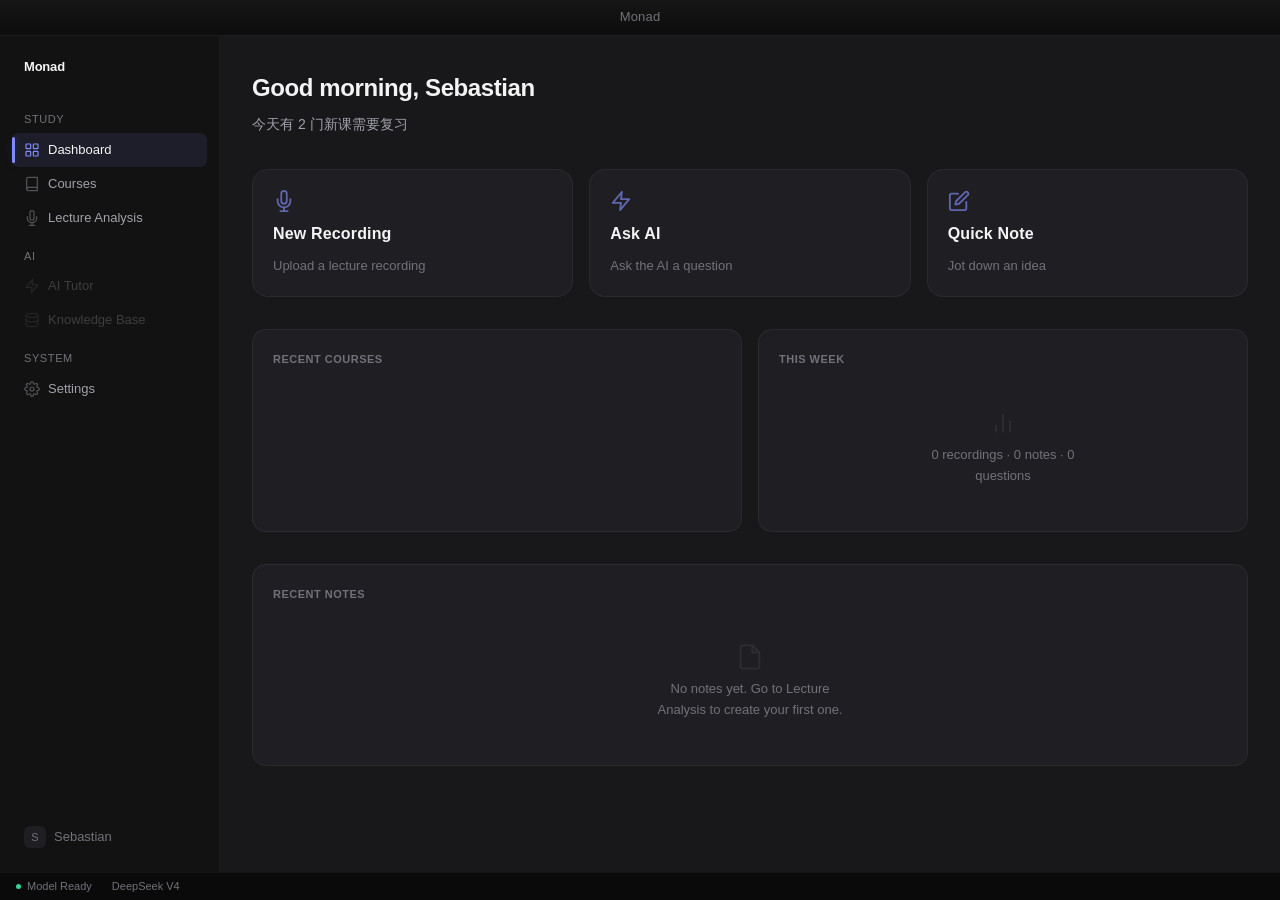
==== commit 317104ce: "Rename to Monad" ====
--- a/web/index.html
+++ b/web/index.html
@@ -3,7 +3,7 @@
 <head>
 <meta charset="UTF-8">
 <meta name="viewport" content="width=device-width,initial-scale=1.0">
-<title>AI 学习助手</title>
+<title>Monad</title>
 <script src="/eel.js"></script>
 <script src="js/i18n.js"></script>
 <link rel="stylesheet" href="css/design-system.css">
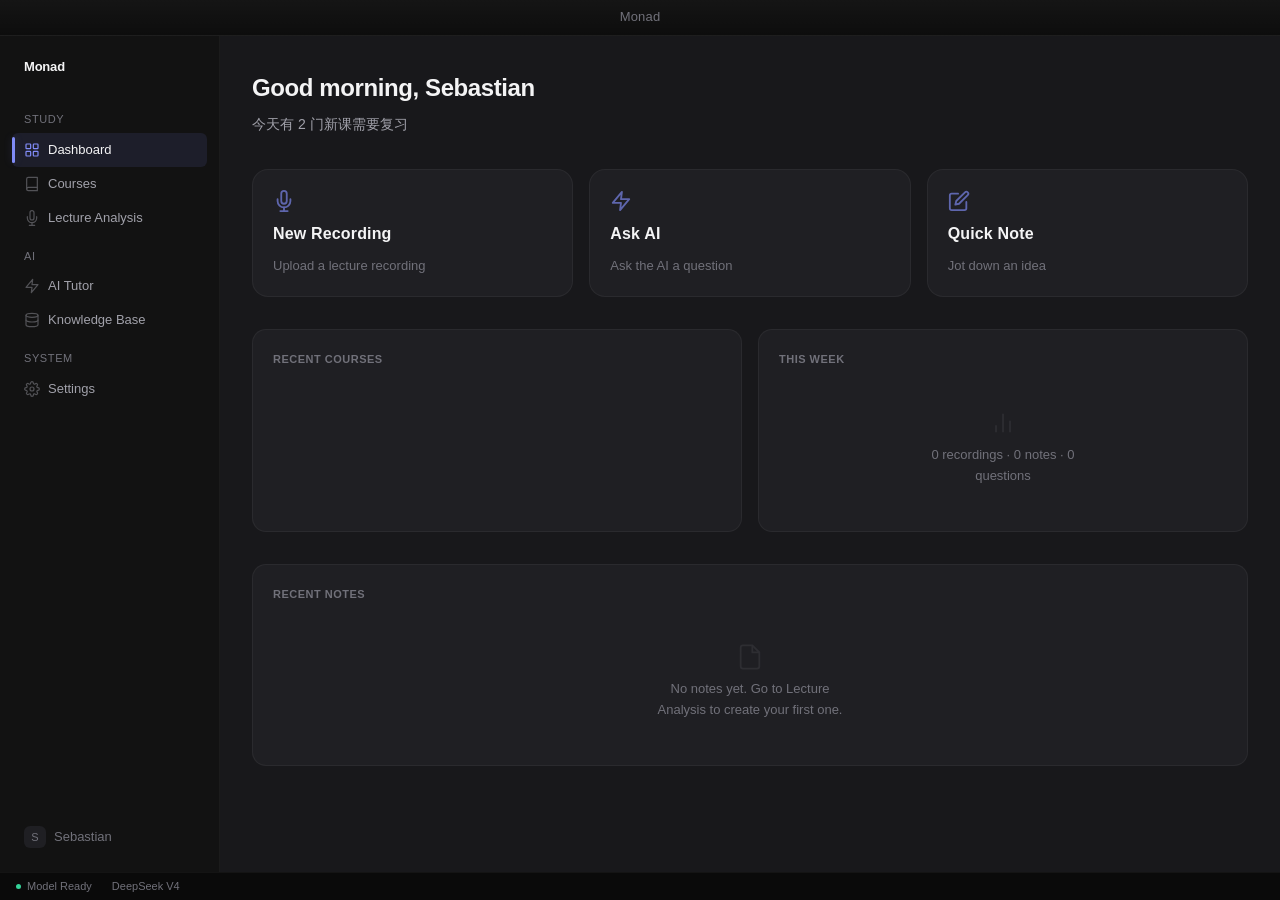
==== commit 988162ab: "V2.0: RAG knowledge base, AI Tutor, document upload, ChromaDB integration" ====
--- a/web/index.html
+++ b/web/index.html
@@ -9,12 +9,9 @@
 <link rel="stylesheet" href="css/design-system.css">
 <style>
 body{display:flex;flex-direction:column;height:100vh}
-
 #titlebar{height:var(--titlebar-h);flex-shrink:0;background:linear-gradient(180deg,rgba(255,255,255,0.03) 0%,rgba(255,255,255,0) 100%),#0D0D0D;border-bottom:1px solid var(--border-subtle);display:flex;align-items:center;justify-content:center;-webkit-app-region:drag}
 #titlebar span{font-size:var(--text-sm);font-weight:var(--weight-medium);color:var(--text-tertiary);letter-spacing:0.2px}
-
 #body-wrap{display:flex;flex:1;overflow:hidden}
-
 #sidebar{width:var(--sidebar-w);flex-shrink:0;background:var(--bg-sidebar);border-right:1px solid var(--border-subtle);display:flex;flex-direction:column;padding:var(--space-3)}
 #sidebar .logo{font-size:var(--text-sm);font-weight:var(--weight-semibold);color:var(--text-primary);padding:var(--space-2) var(--space-3);margin-bottom:var(--space-3);letter-spacing:-0.2px}
 #sidebar .sec-label{font-size:var(--text-xs);font-weight:var(--weight-medium);color:var(--text-tertiary);text-transform:uppercase;letter-spacing:0.6px;padding:var(--space-3) var(--space-3) var(--space-1)}
@@ -29,25 +26,19 @@
 #sidebar .nav-item.disabled{opacity:0.30;cursor:not-allowed;pointer-events:none}
 #sidebar .user{margin-top:auto;padding:var(--space-3);font-size:var(--text-sm);color:var(--text-tertiary);display:flex;align-items:center;gap:var(--space-2)}
 #sidebar .user .avatar{width:22px;height:22px;border-radius:var(--radius-sm);background:var(--bg-card);display:flex;align-items:center;justify-content:center;font-size:11px}
-
 #content-slot{flex:1;background:var(--bg-surface);padding:var(--space-8);overflow-y:auto;position:relative}
 .page-view{animation:pgEnter 220ms cubic-bezier(0.16,1,0.3,1)}
 .page-view.exiting{animation:pgExit 120ms cubic-bezier(0.4,0,1,1) forwards;pointer-events:none}
 @keyframes pgEnter{from{opacity:0;transform:translateY(6px)}to{opacity:1;transform:translateY(0)}}
 @keyframes pgExit{from{opacity:1;transform:translateY(0)}to{opacity:0;transform:translateY(-6px)}}
-
 #statusbar{height:var(--statusbar-h);flex-shrink:0;background:#0A0A0A;border-top:1px solid var(--border-subtle);display:flex;align-items:center;padding:0 var(--space-4);gap:var(--space-5);font-size:var(--text-xs);color:var(--text-tertiary)}
 #statusbar .dot{width:5px;height:5px;border-radius:50%;background:var(--green)}
-
 .page-title{font-size:var(--text-2xl);font-weight:var(--weight-bold);letter-spacing:-0.4px;margin-bottom:4px;color:var(--text-primary)}
 .page-sub{font-size:var(--text-base);color:var(--text-secondary);font-weight:var(--weight-regular);margin-bottom:var(--space-8)}
 .back-link{display:inline-flex;align-items:center;gap:4px;font-size:var(--text-sm);color:var(--text-secondary);cursor:pointer;margin-bottom:var(--space-4);transition:color var(--ease-fast)}
 .back-link:hover{color:var(--text-primary)}.back-link svg{width:14px;height:14px}
-
 .panel{background:var(--bg-card);border:1px solid var(--border-default);border-radius:var(--radius-xl);padding:var(--space-5);transition:all var(--ease-normal)}
 .panel-header{font-size:var(--text-xs);font-weight:var(--weight-semibold);color:var(--text-tertiary);text-transform:uppercase;letter-spacing:0.5px;margin-bottom:var(--space-4)}
-
-/* dashboard */
 .quick-grid{display:grid;grid-template-columns:repeat(3,1fr);gap:var(--space-4);margin-bottom:var(--space-8)}
 .quick-card{background:var(--bg-card);border:1px solid var(--border-default);border-radius:var(--radius-2xl);padding:var(--space-5);cursor:pointer;transition:all var(--ease-normal);display:flex;flex-direction:column;gap:var(--space-2)}
 .quick-card:hover{background:var(--bg-card-hover);border-color:var(--border-visible);transform:translateY(-2px);box-shadow:var(--shadow-md)}
@@ -55,23 +46,16 @@
 .quick-card svg{width:22px;height:22px;opacity:0.65;color:var(--accent)}
 .quick-card .qc-title{font-size:var(--text-lg);font-weight:var(--weight-semibold);color:var(--text-primary);letter-spacing:0.01em}
 .quick-card .qc-desc{font-size:var(--text-sm);color:var(--text-tertiary);font-weight:var(--weight-regular);line-height:1.65}
-
 .two-col{display:grid;grid-template-columns:1fr 1fr;gap:var(--space-4);margin-bottom:var(--space-8)}
 .course-row{padding:var(--space-2) 0;font-size:var(--text-sm);color:var(--text-secondary);display:flex;align-items:center;gap:var(--space-2);cursor:pointer;transition:color var(--ease-fast)}
 .course-row:hover{color:var(--text-primary)}.course-row svg{width:14px;height:14px;opacity:0.50;flex-shrink:0}
-
-/* empty state */
 .empty-block{display:flex;flex-direction:column;align-items:center;justify-content:center;padding:var(--space-6) 0;text-align:center;gap:var(--space-2)}
 .empty-block svg{width:28px;height:28px;opacity:0.18;color:var(--text-tertiary)}
 .empty-block .eb-text{font-size:var(--text-sm);color:var(--text-tertiary);line-height:1.6;max-width:200px}
-
-/* tabs */
 .tabs{display:flex;gap:0;margin-bottom:var(--space-6);border-bottom:1px solid var(--border-subtle)}
 .tab-item{padding:var(--space-2) var(--space-4);font-size:var(--text-sm);font-weight:var(--weight-medium);color:var(--text-secondary);cursor:pointer;position:relative;transition:color var(--ease-fast)}
 .tab-item:hover{color:var(--text-primary)}.tab-item.active{color:var(--text-primary);font-weight:var(--weight-semibold)}
 .tab-item.active::after{content:'';position:absolute;bottom:-1px;left:0;right:0;height:2px;background:var(--accent);border-radius:1px}
-
-/* lecture */
 .lecture-list{display:flex;flex-direction:column;gap:var(--space-3)}
 .lecture-card{background:var(--bg-card);border:1px solid var(--border-default);border-radius:var(--radius-lg);padding:var(--space-4);cursor:pointer;transition:all var(--ease-normal)}
 .lecture-card:hover{background:var(--bg-card-hover);border-color:var(--border-visible);transform:translateY(-1px);box-shadow:var(--shadow-sm)}
@@ -81,8 +65,6 @@
 .lc-badge{font-size:var(--text-xs);padding:2px 8px;border-radius:var(--radius-full);font-weight:var(--weight-medium)}
 .lc-badge-has-note{background:rgba(52,211,153,0.10);color:var(--green)}
 .lc-badge-no-note{background:var(--bg-input);color:var(--text-tertiary)}
-
-/* upload */
 .step-label{font-size:var(--text-sm);font-weight:var(--weight-medium);color:var(--text-secondary);margin-bottom:4px}
 .upload-select{width:100%;height:36px;padding:0 var(--space-3);background:var(--bg-input);border:1px solid var(--border-default);border-radius:var(--radius-sm);font-size:var(--text-sm);color:var(--text-primary);outline:none;cursor:pointer;margin-bottom:var(--space-6);appearance:none}
 .upload-select:focus{border-color:var(--accent);box-shadow:var(--shadow-glow)}
@@ -97,16 +79,12 @@
 .file-info-card .fi-meta{font-size:var(--text-sm);color:var(--text-secondary);margin-top:2px}
 .file-info-card .fi-remove{font-size:var(--text-sm);color:var(--text-tertiary);cursor:pointer;padding:4px 8px;border-radius:var(--radius-sm);transition:all var(--ease-fast)}
 .file-info-card .fi-remove:hover{color:var(--red);background:rgba(248,113,113,0.08)}
-
-/* buttons */
 .btn{width:100%;height:40px;background:var(--accent);color:#fff;border:none;border-radius:var(--radius-sm);font-size:var(--text-base);font-weight:var(--weight-semibold);cursor:pointer;transition:all var(--ease-fast)}
 .btn:hover{background:var(--accent-hover);box-shadow:0 4px 12px var(--accent-glow)}
 .btn:active{transform:scale(0.97);box-shadow:0 1px 4px rgba(0,0,0,0.3)}
 .btn:disabled{opacity:0.35;cursor:not-allowed;box-shadow:none}
 .btn-secondary{background:var(--bg-card);border:1px solid var(--border-default);color:var(--text-primary);height:36px;padding:0 var(--space-4);border-radius:var(--radius-sm);font-size:var(--text-sm);cursor:pointer;transition:all var(--ease-fast)}
 .btn-secondary:hover{background:var(--bg-card-hover);border-color:var(--border-visible)}
-
-/* progress */
 .progress-section{margin-top:var(--space-6)}
 .progress-bar{height:5px;background:var(--border-subtle);border-radius:3px;margin-bottom:var(--space-4);overflow:hidden}
 .progress-bar .fill{height:100%;background:var(--accent);border-radius:3px;width:0;transition:width 400ms ease-out}
@@ -115,8 +93,6 @@
 .ps-done{color:var(--green)}.ps-active{color:var(--accent)}.ps-wait{color:var(--text-tertiary)}
 .note-box{background:var(--bg-card);border:1px solid var(--border-default);border-radius:var(--radius-xl);padding:var(--space-5);margin-top:var(--space-6);line-height:var(--leading-relaxed)}
 .note-box h3{font-size:var(--text-lg);font-weight:var(--weight-semibold);margin-bottom:var(--space-4);color:var(--text-primary)}
-
-/* settings */
 .settings-card{background:var(--bg-card);border:1px solid var(--border-default);border-radius:var(--radius-xl);padding:var(--space-5);margin-bottom:var(--space-4)}
 .settings-card .sc-title{font-size:var(--text-xs);font-weight:var(--weight-semibold);color:var(--text-tertiary);text-transform:uppercase;letter-spacing:0.5px;margin-bottom:14px}
 .settings-field-label{display:block;font-size:var(--text-sm);font-weight:var(--weight-medium);color:var(--text-secondary);margin-bottom:6px}
@@ -131,8 +107,6 @@
 .status-msg{font-size:var(--text-sm);margin-top:4px}.status-msg.ok{color:var(--green)}.status-msg.fail{color:var(--red)}
 .lang-select{width:100%;height:36px;padding:0 var(--space-3);background:var(--bg-input);border:1px solid var(--border-default);border-radius:var(--radius-sm);font-size:var(--text-sm);color:var(--text-primary);outline:none;cursor:pointer;appearance:none}
 .lang-select:focus{border-color:var(--accent);box-shadow:var(--shadow-glow)}
-
-/* note */
 .note-section{margin-bottom:var(--space-6)}
 .note-section-title{font-size:var(--text-xs);font-weight:var(--weight-semibold);color:var(--text-tertiary);text-transform:uppercase;letter-spacing:0.5px;margin-bottom:var(--space-3)}
 .note-summary{background:var(--bg-card);border-left:3px solid var(--accent);border-radius:0 var(--radius-lg) var(--radius-lg) 0;padding:var(--space-4);line-height:var(--leading-relaxed);box-shadow:0 0 12px rgba(129,140,248,0.06)}
@@ -147,7 +121,6 @@
 .term-table td:last-child{color:var(--text-secondary)}
 .transcript-collapsed{max-height:300px;overflow-y:auto;background:var(--bg-card);border:1px solid var(--border-default);border-radius:var(--radius-lg);padding:var(--space-4);margin-top:var(--space-4);font-size:var(--text-sm);color:var(--text-secondary);line-height:var(--leading-relaxed)}
 .action-bar{display:flex;gap:var(--space-2);margin-top:var(--space-6)}
-
 .empty-state{display:flex;flex-direction:column;align-items:center;justify-content:center;padding:var(--space-12) 0;text-align:center}
 .empty-state svg{width:48px;height:48px;opacity:0.15;margin-bottom:var(--space-4)}
 .empty-state .es-title{font-size:var(--text-lg);font-weight:var(--weight-semibold);color:var(--text-primary);margin-bottom:4px}
@@ -155,6 +128,14 @@
 .placeholder-tab{display:flex;flex-direction:column;align-items:center;justify-content:center;padding:var(--space-12) 0;text-align:center;color:var(--text-tertiary)}
 .placeholder-tab .pt-icon{font-size:32px;margin-bottom:var(--space-3);opacity:0.25}
 .placeholder-tab .pt-text{font-size:var(--text-sm)}
+/* tutor */
+.tutor-msg{display:flex;flex-direction:column;margin-bottom:var(--space-4)}
+.tutor-msg.user{align-items:flex-end}
+.tutor-msg.assistant{align-items:flex-start}
+.tutor-bubble{max-width:85%;padding:var(--space-3) var(--space-4);border-radius:var(--radius-lg);font-size:var(--text-sm);line-height:1.65;color:var(--text-primary)}
+.tutor-bubble.user{background:var(--bg-card);border-bottom-right-radius:4px}
+.tutor-bubble.assistant{background:var(--accent-muted);border-bottom-left-radius:4px}
+.tutor-label{font-size:var(--text-xs);color:var(--text-tertiary);margin-bottom:4px}
 </style>
 </head>
 <body>
@@ -164,7 +145,7 @@
 <div id="body-wrap">
 
 <div id="sidebar">
-  <div class="logo" data-i18n="sidebar.logo">AIStudyBuddy</div>
+  <div class="logo" data-i18n="sidebar.logo">Monad</div>
   <div class="sec-label" data-i18n="sidebar.sections.study">学习</div>
   <div class="nav-item active" data-page="dashboard">
     <svg viewBox="0 0 24 24" fill="none" stroke="currentColor" stroke-width="1.8" stroke-linecap="round" stroke-linejoin="round"><rect x="3" y="3" width="7" height="7" rx="1"/><rect x="14" y="3" width="7" height="7" rx="1"/><rect x="3" y="14" width="7" height="7" rx="1"/><rect x="14" y="14" width="7" height="7" rx="1"/></svg>
@@ -179,11 +160,11 @@
     <span data-i18n="sidebar.lectureAnalysis">录音分析</span>
   </div>
   <div class="sec-label" data-i18n="sidebar.sections.ai">智能</div>
-  <div class="nav-item disabled" data-page="tutor">
+  <div class="nav-item" data-page="tutor">
     <svg viewBox="0 0 24 24" fill="none" stroke="currentColor" stroke-width="1.8" stroke-linecap="round" stroke-linejoin="round"><polygon points="13 2 3 14 12 14 11 22 21 10 12 10 13 2"/></svg>
     <span data-i18n="sidebar.aiTutor">AI Tutor</span>
   </div>
-  <div class="nav-item disabled" data-page="knowledge">
+  <div class="nav-item" data-page="knowledge">
     <svg viewBox="0 0 24 24" fill="none" stroke="currentColor" stroke-width="1.8" stroke-linecap="round" stroke-linejoin="round"><ellipse cx="12" cy="5" rx="9" ry="3"/><path d="M21 12c0 1.66-4 3-9 3s-9-1.34-9-3"/><path d="M3 5v14c0 1.66 4 3 9 3s9-1.34 9-3V5"/></svg>
     <span data-i18n="sidebar.knowledgeBase">知识库</span>
   </div>
@@ -306,7 +287,6 @@
 
 <template id="tpl-settings"><div class="page-view">
   <div class="page-title" data-i18n="settings.title">设置</div>
-
   <div class="settings-card">
     <div class="sc-title">AI Service</div>
     <div class="settings-field-label" data-i18n="settings.api.label">DeepSeek API Key</div>
@@ -316,7 +296,6 @@
     </div>
     <div class="status-msg" id="deepseekStatus"></div>
   </div>
-
   <div class="settings-card">
     <div class="sc-title">Appearance</div>
     <div class="settings-field-label" data-i18n="settings.language.label">语言</div>
@@ -325,9 +304,58 @@
       <option value="zh">简体中文</option>
     </select>
   </div>
-
   <button class="btn-save" onclick="saveSettings()" data-i18n="settings.save">保存设置</button>
   <div class="status-msg" id="saveStatus" style="margin-top:var(--space-2)"></div>
+</div></template>
+
+<template id="tpl-knowledge"><div class="page-view">
+  <div class="page-title" data-i18n="knowledge.title">知识库</div>
+  <div class="page-sub" data-i18n="knowledge.subtitle">管理课程资料，上传 PDF/PPT 教材</div>
+  <div class="step-label" data-i18n="knowledge.selectCourse">选择课程</div>
+  <select class="upload-select" id="kbCourseSelect"><option value="">-- 选择课程 --</option></select>
+  <div class="upload-zone" id="kbUploadZone" onclick="selectDocumentFile()">
+    <svg viewBox="0 0 24 24" fill="none" stroke="currentColor" stroke-width="1.5" stroke-linecap="round" stroke-linejoin="round"><path d="M14 2H6a2 2 0 00-2 2v16a2 2 0 002 2h12a2 2 0 002-2V8z"/><polyline points="14 2 14 8 20 8"/><line x1="16" y1="13" x2="8" y2="13"/><line x1="16" y1="17" x2="8" y2="17"/></svg>
+    <div class="uz-text" data-i18n="knowledge.uploadZone">点击上传课程资料</div>
+    <div class="uz-hint" data-i18n="knowledge.uploadHint">PDF / PPT / TXT / MD</div>
+  </div>
+  <div class="file-info-card hidden" id="kbFileInfo">
+    <div><div class="fi-name" id="kbFileName"></div><div class="fi-meta" id="kbFileMeta"></div></div>
+    <button class="btn-test" onclick="uploadDocument()" style="height:32px" data-i18n="knowledge.uploadBtn">上传</button>
+  </div>
+  <div id="kbDocStatus" class="status-msg" style="margin-bottom:var(--space-4)"></div>
+  <div class="lecture-list" id="kbDocList">
+    <div class="empty-state">
+      <svg viewBox="0 0 24 24" fill="none" stroke="currentColor" stroke-width="1.5"><path d="M14 2H6a2 2 0 00-2 2v16a2 2 0 002 2h12a2 2 0 002-2V8z"/><polyline points="14 2 14 8 20 8"/></svg>
+      <div class="es-title" data-i18n="knowledge.empty.title">还没有课程资料</div>
+      <div class="es-desc" data-i18n="knowledge.empty.desc">上传教材 PDF/PPT 来增强笔记准确度</div>
+    </div>
+  </div>
+</div></template>
+
+<template id="tpl-tutor"><div class="page-view">
+  <div class="page-title">AI Tutor</div>
+  <div class="page-sub">基于课程资料的智能问答</div>
+  <div style="display:flex;gap:var(--space-3);margin-bottom:var(--space-6)">
+    <select class="lang-select" id="tutorCourseSelect" onchange="onTutorCourseChange()" style="flex:1">
+      <option value="">全部课程</option>
+    </select>
+    <select class="lang-select" id="tutorLectureSelect" onchange="onTutorLectureChange()" style="flex:1">
+      <option value="">整门课程</option>
+    </select>
+    <button class="btn-test" onclick="createTutorSession()" style="height:36px;white-space:nowrap">+ 新建</button>
+  </div>
+  <div id="tutorMessages" style="margin-bottom:var(--space-4);max-height:55vh;overflow-y:auto;padding-right:4px">
+    <div class="empty-state" id="tutorEmpty">
+      <svg viewBox="0 0 24 24" fill="none" stroke="currentColor" stroke-width="1.5" style="width:40px;height:40px;opacity:0.2;margin-bottom:12px"><polygon points="13 2 3 14 12 14 11 22 21 10 12 10 13 2"/></svg>
+      <div class="es-title">开始提问</div>
+      <div class="es-desc">新建对话后，向 AI 提问课程相关问题</div>
+    </div>
+  </div>
+  <div style="display:flex;gap:var(--space-2)">
+    <input type="text" id="tutorInput" placeholder="输入你的问题..." onkeydown="if(event.key==='Enter'&&!event.shiftKey){sendTutorMessage();event.preventDefault()}" style="flex:1;height:40px;padding:0 var(--space-3);background:var(--bg-input);border:1px solid var(--border-default);border-radius:var(--radius-sm);font-size:var(--text-sm);color:var(--text-primary);outline:none"/>
+    <button class="btn" onclick="sendTutorMessage()" style="width:80px;height:40px">发送</button>
+  </div>
+  <div style="font-size:var(--text-xs);color:var(--text-tertiary);margin-top:var(--space-1)">Enter 发送 · Shift+Enter 换行</div>
 </div></template>
 
 
@@ -356,7 +384,7 @@
   _currentPage = page;
   var initMap = {
     'dashboard': initDashboard, 'courses': initCourses, 'course-detail': initCourseDetail,
-    'note': initNote, 'upload': initUpload, 'settings': initSettings
+    'note': initNote, 'upload': initUpload, 'settings': initSettings, 'knowledge': initKnowledge, 'tutor': initTutor
   };
   if (initMap[page]) initMap[page]();
   if (i18n._loaded) i18n.applyTranslations();
@@ -439,6 +467,108 @@
 async function copyNote() { if (_noteText) { await navigator.clipboard.writeText(_noteText); var btn = document.querySelector('.action-bar .btn-secondary'); if (btn) { var o = btn.textContent; btn.textContent = i18n.t('note.copied'); btn.style.color='var(--green)'; setTimeout(function(){ btn.textContent=o; btn.style.color=''; },1500); } } }
 function exportNote() { if (!_noteText) return; var b = new Blob([_noteText],{type:'text/markdown'}); var u = URL.createObjectURL(b); var a = document.createElement('a'); a.href=u; a.download='note_'+new Date().toISOString().slice(0,10)+'.md'; a.click(); URL.revokeObjectURL(u); }
 
+// ── Knowledge Base ──
+var _kbFilePath = null;
+var _kbCourseId = null;
+async function initKnowledge() {
+  _kbFilePath = null; _kbCourseId = null;
+  document.getElementById('kbUploadZone').classList.remove('hidden');
+  document.getElementById('kbFileInfo').classList.add('hidden');
+  document.getElementById('kbDocStatus').textContent = '';
+  document.getElementById('kbDocStatus').className = 'status-msg';
+  var r = await eel.api_list_courses()();
+  var s = document.getElementById('kbCourseSelect'); if (!s) return;
+  if (r.courses.length === 0) { s.innerHTML = '<option value="">-- 请先创建课程 --</option>'; return; }
+  var h = '<option value="">-- 选择课程 --</option>';
+  for (var i = 0; i < r.courses.length; i++) h += '<option value="'+r.courses[i].id+'">'+r.courses[i].name+'</option>';
+  s.innerHTML = h;
+  s.onchange = function() { _kbCourseId = this.value ? parseInt(this.value) : null; if (_kbCourseId) loadDocuments(_kbCourseId); };
+}
+async function selectDocumentFile() {
+  var r = await eel.api_select_document_file()(); if (!r.success) return;
+  _kbFilePath = r.path;
+  document.getElementById('kbUploadZone').classList.add('hidden');
+  document.getElementById('kbFileInfo').classList.remove('hidden');
+  document.getElementById('kbFileName').textContent = r.info.filename;
+  document.getElementById('kbFileMeta').textContent = r.info.size_mb + ' MB · ' + r.info.format;
+}
+async function uploadDocument() {
+  if (!_kbFilePath || !_kbCourseId) return;
+  var st = document.getElementById('kbDocStatus'); st.textContent = i18n.t('knowledge.parsing'); st.className = 'status-msg';
+  var r = await eel.api_upload_document(_kbFilePath, _kbCourseId)();
+  if (r.success) {
+    st.textContent = i18n.t('knowledge.uploadSuccess'); st.className = 'status-msg ok';
+    _kbFilePath = null;
+    document.getElementById('kbUploadZone').classList.remove('hidden');
+    document.getElementById('kbFileInfo').classList.add('hidden');
+    loadDocuments(_kbCourseId);
+  } else { st.textContent = r.error; st.className = 'status-msg fail'; }
+}
+async function loadDocuments(courseId) {
+  var r = await eel.api_get_documents(courseId)();
+  var container = document.getElementById('kbDocList');
+  if (!r.success || !r.documents || r.documents.length === 0) {
+    container.innerHTML = '<div class="empty-state"><svg viewBox="0 0 24 24" fill="none" stroke="currentColor" stroke-width="1.5"><path d="M14 2H6a2 2 0 00-2 2v16a2 2 0 002 2h12a2 2 0 002-2V8z"/><polyline points="14 2 14 8 20 8"/></svg><div class="es-title" data-i18n="knowledge.empty.title">还没有课程资料</div><div class="es-desc" data-i18n="knowledge.empty.desc">上传教材 PDF/PPT 来增强笔记准确度</div></div>';
+    return;
+  }
+  var h = '';
+  for (var i = 0; i < r.documents.length; i++) {
+    var d = r.documents[i];
+    var icon = d.file_type === '.pdf' ? '📄' : (d.file_type === '.pptx' || d.file_type === '.ppt' ? '📊' : '📝');
+    h += '<div class="lecture-card"><div class="lc-header"><span class="lc-title">'+icon+' '+d.filename+'</span></div><div class="lc-meta">'+d.created_at+'</div></div>';
+  }
+  container.innerHTML = h;
+}
+
+// ── AI Tutor ──
+var _tutorSessionId = null;
+async function initTutor() {
+  _tutorSessionId = null;
+  document.getElementById('tutorMessages').innerHTML = '<div class="empty-state" id="tutorEmpty"><svg viewBox="0 0 24 24" fill="none" stroke="currentColor" stroke-width="1.5" style="width:40px;height:40px;opacity:0.2;margin-bottom:12px"><polygon points="13 2 3 14 12 14 11 22 21 10 12 10 13 2"/></svg><div class="es-title">开始提问</div><div class="es-desc">新建对话后，向 AI 提问课程相关问题</div></div>';
+  document.getElementById('tutorInput').value = '';
+  var r = await eel.api_list_courses()();
+  var s = document.getElementById('tutorCourseSelect'); if (!s) return;
+  var h = '<option value="">全部课程</option>';
+  for (var i = 0; i < r.courses.length; i++) h += '<option value="'+r.courses[i].id+'">'+r.courses[i].name+'</option>';
+  s.innerHTML = h;
+}
+async function onTutorCourseChange() {
+  var cid = document.getElementById('tutorCourseSelect').value;
+  var ls = document.getElementById('tutorLectureSelect');
+  if (!cid) { ls.innerHTML = '<option value="">整门课程</option>'; return; }
+  var r = await eel.api_get_lectures(parseInt(cid))();
+  var h = '<option value="">整门课程</option>';
+  if (r.lectures) for (var i = 0; i < r.lectures.length; i++) h += '<option value="'+r.lectures[i].id+'">'+r.lectures[i].title+'</option>';
+  ls.innerHTML = h;
+}
+function onTutorLectureChange() {}
+async function createTutorSession() {
+  var cid = document.getElementById('tutorCourseSelect').value || null;
+  var lid = document.getElementById('tutorLectureSelect').value || null;
+  var r = await eel.api_create_chat_session(cid ? parseInt(cid) : null, lid ? parseInt(lid) : null)();
+  if (r.success) {
+    _tutorSessionId = r.session.id;
+    document.getElementById('tutorMessages').innerHTML = '';
+    document.getElementById('tutorInput').focus();
+  }
+}
+async function sendTutorMessage() {
+  var input = document.getElementById('tutorInput');
+  var msg = input.value.trim(); if (!msg) return;
+  if (!_tutorSessionId) { await createTutorSession(); if (!_tutorSessionId) return; }
+  var msgs = document.getElementById('tutorMessages');
+  var empty = document.getElementById('tutorEmpty'); if (empty) empty.remove();
+  msgs.insertAdjacentHTML('beforeend', '<div class="tutor-msg user"><div class="tutor-label">你</div><div class="tutor-bubble user">'+msg+'</div></div>');
+  input.value = ''; msgs.scrollTop = msgs.scrollHeight;
+  var r = await eel.api_tutor_chat(_tutorSessionId, msg)();
+  if (r.success) {
+    msgs.insertAdjacentHTML('beforeend', '<div class="tutor-msg assistant"><div class="tutor-label">AI Tutor</div><div class="tutor-bubble assistant">'+r.reply.replace(/\n/g,'<br>')+'</div></div>');
+    msgs.scrollTop = msgs.scrollHeight;
+  } else {
+    msgs.insertAdjacentHTML('beforeend', '<div class="tutor-msg assistant"><div class="tutor-label">AI Tutor</div><div class="tutor-bubble assistant" style="color:var(--red)">❌ '+r.error+'</div></div>');
+  }
+}
+
 // ── Upload ──
 var _selectedFilePath = null;
 async function initUpload() { _selectedFilePath = null; document.getElementById('uploadZone').classList.remove('hidden'); document.getElementById('fileInfo').classList.add('hidden'); var btn = document.getElementById('startBtn'); if (btn) { btn.disabled = true; btn.textContent = i18n.t('upload.btnStartDisabled'); } var ps = document.getElementById('progressSection'); if (ps) { ps.classList.add('hidden'); var nb = ps.querySelector('.note-box'); if (nb) nb.remove(); } var r = await eel.api_list_courses()(); var s = document.getElementById('courseSelect'); if (!s) return; if (r.courses.length === 0) { s.innerHTML = '<option value="">'+i18n.t('upload.selectNoCourses')+'</option>'; return; } var h = '<option value="">'+i18n.t('upload.selectPlaceholder')+'</option>'; for (var i = 0; i < r.courses.length; i++) h += '<option value="'+r.courses[i].id+'">'+r.courses[i].name+'</option>'; s.innerHTML = h; s.onchange = checkUploadReady; }
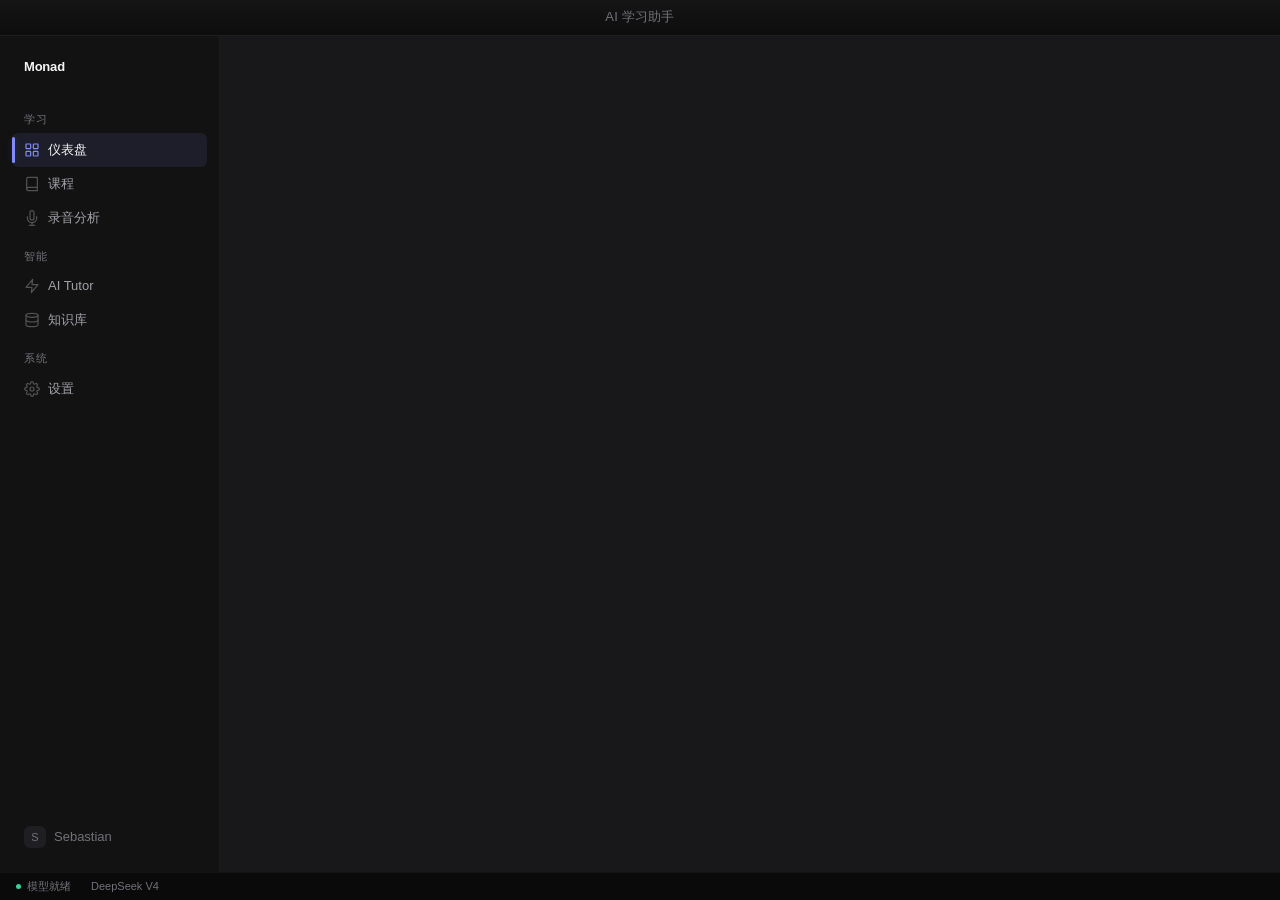
==== commit 737b3f7a: "feat: add one-click startup script + update README" ====
--- a/web/index.html
+++ b/web/index.html
@@ -344,12 +344,16 @@
     </select>
     <button class="btn-test" onclick="createTutorSession()" style="height:36px;white-space:nowrap">+ 新建</button>
   </div>
+  <div style="display:flex;gap:var(--space-4)">
+  <div id="tutorHistory" style="width:180px;flex-shrink:0;max-height:55vh;overflow-y:auto"></div>
+  <div style="flex:1">
   <div id="tutorMessages" style="margin-bottom:var(--space-4);max-height:55vh;overflow-y:auto;padding-right:4px">
     <div class="empty-state" id="tutorEmpty">
       <svg viewBox="0 0 24 24" fill="none" stroke="currentColor" stroke-width="1.5" style="width:40px;height:40px;opacity:0.2;margin-bottom:12px"><polygon points="13 2 3 14 12 14 11 22 21 10 12 10 13 2"/></svg>
       <div class="es-title">开始提问</div>
       <div class="es-desc">新建对话后，向 AI 提问课程相关问题</div>
     </div>
+  </div>
   </div>
   <div style="display:flex;gap:var(--space-2)">
     <input type="text" id="tutorInput" placeholder="输入你的问题..." onkeydown="if(event.key==='Enter'&&!event.shiftKey){sendTutorMessage();event.preventDefault()}" style="flex:1;height:40px;padding:0 var(--space-3);background:var(--bg-input);border:1px solid var(--border-default);border-radius:var(--radius-sm);font-size:var(--text-sm);color:var(--text-primary);outline:none"/>
@@ -492,12 +496,29 @@
   document.getElementById('kbFileName').textContent = r.info.filename;
   document.getElementById('kbFileMeta').textContent = r.info.size_mb + ' MB · ' + r.info.format;
 }
+// Eel callback for background indexing progress
+function update_index_progress(docId, status, info) {
+  var st = document.getElementById('kbDocStatus');
+  if (!st) return;
+  if (status === 'indexing') {
+    st.textContent = '正在建立向量索引...'; st.className = 'status-msg';
+  } else if (status === 'done') {
+    st.textContent = '索引完成 (' + info + ' chunks)'; st.className = 'status-msg ok';
+    if (_kbCourseId) loadDocuments(_kbCourseId);
+  } else if (status === 'no_key') {
+    st.textContent = '已保存，但未配置 API Key，跳过索引'; st.className = 'status-msg';
+  } else if (status === 'error') {
+    st.textContent = '索引失败: ' + info; st.className = 'status-msg fail';
+  }
+}
+eel.expose(update_index_progress);
+
 async function uploadDocument() {
   if (!_kbFilePath || !_kbCourseId) return;
   var st = document.getElementById('kbDocStatus'); st.textContent = i18n.t('knowledge.parsing'); st.className = 'status-msg';
   var r = await eel.api_upload_document(_kbFilePath, _kbCourseId)();
   if (r.success) {
-    st.textContent = i18n.t('knowledge.uploadSuccess'); st.className = 'status-msg ok';
+    st.textContent = '已保存，正在后台建立索引...'; st.className = 'status-msg';
     _kbFilePath = null;
     document.getElementById('kbUploadZone').classList.remove('hidden');
     document.getElementById('kbFileInfo').classList.add('hidden');
@@ -515,22 +536,110 @@
   for (var i = 0; i < r.documents.length; i++) {
     var d = r.documents[i];
     var icon = d.file_type === '.pdf' ? '📄' : (d.file_type === '.pptx' || d.file_type === '.ppt' ? '📊' : '📝');
-    h += '<div class="lecture-card"><div class="lc-header"><span class="lc-title">'+icon+' '+d.filename+'</span></div><div class="lc-meta">'+d.created_at+'</div></div>';
+    var chunks = d.chunk_count > 0 ? ' · '+d.chunk_count+' chunks' : '';
+    h += '<div class="lecture-card"><div class="lc-header"><span class="lc-title">'+icon+' '+d.filename+'</span><span class="fi-remove" style="cursor:pointer;color:var(--text-tertiary)" onclick="deleteDocument('+d.id+','+courseId+')">删除</span></div><div class="lc-meta">'+d.created_at+chunks+'</div></div>';
   }
   container.innerHTML = h;
+}
+async function deleteDocument(docId, courseId) {
+  if (!confirm('确认删除这个文档？')) return;
+  var r = await eel.api_delete_document(docId)();
+  if (r.success) loadDocuments(courseId);
+  else alert(r.error || '删除失败');
 }
 
 // ── AI Tutor ──
 var _tutorSessionId = null;
+var _tutorStreamBuffer = '';
+var _tutorStreamEl = null;
+var _tutorPendingSources = [];
+
+// Eel callbacks (Python -> JS)
+function start_tutor_stream(sources) {
+  _tutorStreamBuffer = '';
+  _tutorPendingSources = sources || [];
+  var msgs = document.getElementById('tutorMessages');
+  msgs.insertAdjacentHTML('beforeend', '<div class="tutor-msg assistant" id="_tutorStreaming"><div class="tutor-label">AI Tutor</div><div class="tutor-bubble assistant" id="_tutorStreamBubble"></div></div>');
+  _tutorStreamEl = document.getElementById('_tutorStreamBubble');
+  msgs.scrollTop = msgs.scrollHeight;
+}
+eel.expose(start_tutor_stream);
+
+function update_tutor_stream(chunk) {
+  if (_tutorStreamEl) {
+    _tutorStreamBuffer += chunk;
+    _tutorStreamEl.innerHTML = _tutorStreamBuffer.replace(/\n/g,'<br>');
+    var msgs = document.getElementById('tutorMessages');
+    msgs.scrollTop = msgs.scrollHeight;
+  }
+}
+eel.expose(update_tutor_stream);
+
+function end_tutor_stream() {
+  if (_tutorStreamEl) {
+    var sourcesHtml = '';
+    if (_tutorPendingSources.length > 0) {
+      sourcesHtml = '<div style="margin-top:8px;padding-top:6px;border-top:1px solid rgba(255,255,255,0.08);font-size:11px;color:var(--text-tertiary);display:flex;flex-wrap:wrap;gap:6px;align-items:center;"><span>📖 参考资料</span>';
+      for (var si = 0; si < _tutorPendingSources.length; si++) {
+        var src = _tutorPendingSources[si];
+        var tag = src.source || '文档';
+        if (src.page) tag += ' P.' + src.page;
+        sourcesHtml += '<span style="background:rgba(129,140,248,0.15);padding:2px 8px;border-radius:4px;">' + tag + '</span>';
+      }
+      sourcesHtml += '</div>';
+    }
+    _tutorStreamEl.insertAdjacentHTML('beforeend', sourcesHtml);
+    _tutorStreamEl = null;
+    _tutorStreamBuffer = '';
+    _tutorPendingSources = [];
+  }
+}
+eel.expose(end_tutor_stream);
+
 async function initTutor() {
   _tutorSessionId = null;
-  document.getElementById('tutorMessages').innerHTML = '<div class="empty-state" id="tutorEmpty"><svg viewBox="0 0 24 24" fill="none" stroke="currentColor" stroke-width="1.5" style="width:40px;height:40px;opacity:0.2;margin-bottom:12px"><polygon points="13 2 3 14 12 14 11 22 21 10 12 10 13 2"/></svg><div class="es-title">开始提问</div><div class="es-desc">新建对话后，向 AI 提问课程相关问题</div></div>';
+  document.getElementById('tutorMessages').innerHTML = '<div class="empty-state" id="tutorEmpty"><svg viewBox="0 0 24 24" fill="none" stroke="currentColor" stroke-width="1.5" style="width:40px;height:40px;opacity:0.2;margin-bottom:12px"><polygon points="13 2 3 14 12 14 11 22 21 10 12 10 13 2"/></svg><div class="es-title">开始提问</div><div class="es-desc">新建对话或选择历史会话</div></div>';
   document.getElementById('tutorInput').value = '';
   var r = await eel.api_list_courses()();
   var s = document.getElementById('tutorCourseSelect'); if (!s) return;
   var h = '<option value="">全部课程</option>';
   for (var i = 0; i < r.courses.length; i++) h += '<option value="'+r.courses[i].id+'">'+r.courses[i].name+'</option>';
   s.innerHTML = h;
+  // Load chat history
+  await loadTutorHistory();
+}
+async function loadTutorHistory() {
+  try {
+    var r = await eel.api_get_chat_sessions(null)();
+    var historyBar = document.getElementById('tutorHistory');
+    if (!historyBar) return;
+    if (!r.success || !r.sessions || r.sessions.length === 0) {
+      historyBar.innerHTML = '';
+      return;
+    }
+    var h = '';
+    for (var i = 0; i < r.sessions.length; i++) {
+      var s = r.sessions[i];
+      var title = s.title || ('会话 #' + s.id);
+      h += '<div class="lecture-card" style="padding:var(--space-2) var(--space-3);cursor:pointer;margin-bottom:4px" onclick="selectTutorSession('+s.id+')"><div style="font-size:var(--text-sm);font-weight:var(--weight-medium);color:var(--text-primary)">'+title+'</div><div style="font-size:var(--text-xs);color:var(--text-tertiary)">'+s.updated_at+'</div></div>';
+    }
+    historyBar.innerHTML = h;
+  } catch(e) {}
+}
+async function selectTutorSession(sessionId) {
+  _tutorSessionId = sessionId;
+  var r = await eel.api_get_chat_messages(sessionId)();
+  var msgs = document.getElementById('tutorMessages');
+  if (!r.success || !r.messages) { msgs.innerHTML = ''; return; }
+  var h = '';
+  for (var i = 0; i < r.messages.length; i++) {
+    var m = r.messages[i];
+    var label = m.role === 'user' ? '你' : 'AI Tutor';
+    var cls = m.role === 'user' ? 'user' : 'assistant';
+    h += '<div class="tutor-msg '+cls+'"><div class="tutor-label">'+label+'</div><div class="tutor-bubble '+cls+'">'+m.content.replace(/\n/g,'<br>')+'</div></div>';
+  }
+  msgs.innerHTML = h;
+  msgs.scrollTop = msgs.scrollHeight;
 }
 async function onTutorCourseChange() {
   var cid = document.getElementById('tutorCourseSelect').value;
@@ -560,22 +669,157 @@
   var empty = document.getElementById('tutorEmpty'); if (empty) empty.remove();
   msgs.insertAdjacentHTML('beforeend', '<div class="tutor-msg user"><div class="tutor-label">你</div><div class="tutor-bubble user">'+msg+'</div></div>');
   input.value = ''; msgs.scrollTop = msgs.scrollHeight;
+  // Streaming happens via eel callbacks
   var r = await eel.api_tutor_chat(_tutorSessionId, msg)();
-  if (r.success) {
-    msgs.insertAdjacentHTML('beforeend', '<div class="tutor-msg assistant"><div class="tutor-label">AI Tutor</div><div class="tutor-bubble assistant">'+r.reply.replace(/\n/g,'<br>')+'</div></div>');
+  if (!r.success) {
+    msgs.insertAdjacentHTML('beforeend', '<div class="tutor-msg assistant"><div class="tutor-label">AI Tutor</div><div class="tutor-bubble assistant" style="color:var(--red)">❌ '+r.error+'</div></div>');
     msgs.scrollTop = msgs.scrollHeight;
-  } else {
-    msgs.insertAdjacentHTML('beforeend', '<div class="tutor-msg assistant"><div class="tutor-label">AI Tutor</div><div class="tutor-bubble assistant" style="color:var(--red)">❌ '+r.error+'</div></div>');
-  }
+  }
+  // Refresh history after each message
+  await loadTutorHistory();
 }
 
 // ── Upload ──
 var _selectedFilePath = null;
-async function initUpload() { _selectedFilePath = null; document.getElementById('uploadZone').classList.remove('hidden'); document.getElementById('fileInfo').classList.add('hidden'); var btn = document.getElementById('startBtn'); if (btn) { btn.disabled = true; btn.textContent = i18n.t('upload.btnStartDisabled'); } var ps = document.getElementById('progressSection'); if (ps) { ps.classList.add('hidden'); var nb = ps.querySelector('.note-box'); if (nb) nb.remove(); } var r = await eel.api_list_courses()(); var s = document.getElementById('courseSelect'); if (!s) return; if (r.courses.length === 0) { s.innerHTML = '<option value="">'+i18n.t('upload.selectNoCourses')+'</option>'; return; } var h = '<option value="">'+i18n.t('upload.selectPlaceholder')+'</option>'; for (var i = 0; i < r.courses.length; i++) h += '<option value="'+r.courses[i].id+'">'+r.courses[i].name+'</option>'; s.innerHTML = h; s.onchange = checkUploadReady; }
+async function initUpload() {
+  _selectedFilePath = null;
+  document.getElementById('uploadZone').classList.remove('hidden');
+  document.getElementById('fileInfo').classList.add('hidden');
+  var btn = document.getElementById('startBtn');
+  if (btn) { btn.disabled = true; btn.textContent = i18n.t('upload.btnStartDisabled'); }
+  var ps = document.getElementById('progressSection');
+  if (ps) { ps.classList.add('hidden'); var nb = ps.querySelector('.note-box'); if (nb) nb.remove(); }
+  var r = await eel.api_list_courses()();
+  var s = document.getElementById('courseSelect'); if (!s) return;
+  if (r.courses.length === 0) { s.innerHTML = '<option value="">'+i18n.t('upload.selectNoCourses')+'</option>'; return; }
+  var h = '<option value="">'+i18n.t('upload.selectPlaceholder')+'</option>';
+  for (var i = 0; i < r.courses.length; i++) h += '<option value="'+r.courses[i].id+'">'+r.courses[i].name+'</option>';
+  s.innerHTML = h;
+  s.onchange = checkUploadReady;
+  // Check for ongoing background task
+  try {
+    var task = await eel.api_get_task_status()();
+    if (task && task.status === 'running') {
+      if (ps) ps.classList.remove('hidden');
+      var ts = document.getElementById('stepTranscribe');
+      if (ts) ts.innerHTML = '<span class="ps-icon ps-active">&bull;</span> <span>'+i18n.t('upload.progress.transcribingActive')+'</span>';
+      var fill = document.getElementById('progressFill');
+      if (fill) fill.style.width = '30%';
+      if (btn) { btn.disabled = true; btn.textContent = i18n.t('upload.btnProcessing'); }
+    } else if (task && task.status === 'done') {
+      // Task completed while away — show result
+      if (ps) ps.classList.remove('hidden');
+      var ts2 = document.getElementById('stepTranscribe');
+      if (ts2) ts2.innerHTML = '<span class="ps-icon ps-done">&bull;</span> <span>'+i18n.t('upload.progress.transcribingDone')+'</span>';
+      var ns2 = document.getElementById('stepNote');
+      if (ns2) ns2.innerHTML = '<span class="ps-icon ps-done">&bull;</span> <span>'+i18n.t('upload.progress.generatingDone')+'</span>';
+      var fill2 = document.getElementById('progressFill');
+      if (fill2) fill2.style.width = '100%';
+      if (btn) btn.textContent = i18n.t('upload.btnDone');
+      var lid = task.lecture_id;
+      ps.insertAdjacentHTML('beforeend', '<div class="note-box"><h3>'+i18n.t('upload.noteBoxTitle')+'</h3><div style="color:var(--green);margin-bottom:8px">✅ 转录完成（笔记未生成，请重新上传生成）</div><button class="btn-secondary" style="margin-top:12px" onclick="navigateTo(\'note\',{lectureId:'+lid+'})">查看转录</button></div>');
+      await eel.api_clear_task_status()();
+    } else if (task && task.status === 'error') {
+      if (ps) ps.classList.remove('hidden');
+      var ts3 = document.getElementById('stepTranscribe');
+      if (ts3) ts3.innerHTML = '<span class="ps-icon" style="color:var(--red)">&bull;</span> '+i18n.t('upload.progress.transcribingFailed')+'：'+task.error;
+      if (btn) { btn.textContent = i18n.t('upload.btnFailed'); btn.disabled = false; }
+      await eel.api_clear_task_status()();
+    }
+  } catch(e) {}
+}
 function checkUploadReady() { var cid = document.getElementById('courseSelect') ? document.getElementById('courseSelect').value : ''; var btn = document.getElementById('startBtn'); if (!btn) return; if (cid && _selectedFilePath) { btn.disabled = false; btn.textContent = i18n.t('upload.btnStart'); } else { btn.disabled = true; btn.textContent = i18n.t('upload.btnStartDisabled'); } }
 async function selectAudioFile() { var r = await eel.api_select_audio_file()(); if (!r.success) return; _selectedFilePath = r.path; document.getElementById('uploadZone').classList.add('hidden'); document.getElementById('fileInfo').classList.remove('hidden'); document.getElementById('fileName').textContent = r.info.filename; document.getElementById('fileMeta').textContent = r.info.size_mb + ' MB · ' + r.info.format; checkUploadReady(); }
 function removeFile() { _selectedFilePath = null; document.getElementById('uploadZone').classList.remove('hidden'); document.getElementById('fileInfo').classList.add('hidden'); checkUploadReady(); }
-async function startProcess() { var cid = parseInt(document.getElementById('courseSelect').value); if (!cid || !_selectedFilePath) return; var btn = document.getElementById('startBtn'); if (btn) { btn.disabled = true; btn.textContent = i18n.t('upload.btnProcessing'); } var ps = document.getElementById('progressSection'); if (ps) ps.classList.remove('hidden'); var copyResult = await eel.api_copy_audio(_selectedFilePath, cid)(); var ts = document.getElementById('stepTranscribe'); if (ts) ts.innerHTML = '<span class="ps-icon ps-active">&bull;</span> <span>'+i18n.t('upload.progress.transcribingActive')+'</span>'; var fill = document.getElementById('progressFill'); if (fill) fill.style.width = '30%'; var tr = await eel.api_transcribe_audio(copyResult.path, cid)(); if (!tr.success) { if (ts) ts.innerHTML = '<span class="ps-icon" style="color:var(--red)">&bull;</span> '+i18n.t('upload.progress.transcribingFailed')+'：'+tr.error; if (btn) { btn.textContent = i18n.t('upload.btnFailed'); btn.disabled = false; } return; } if (ts) ts.innerHTML = '<span class="ps-icon ps-done">&bull;</span> <span>'+i18n.t('upload.progress.transcribingDone')+'</span>'; if (fill) fill.style.width = '65%'; var lid = tr.lecture_id; var ns = document.getElementById('stepNote'); if (ns) ns.innerHTML = '<span class="ps-icon ps-active">&bull;</span> <span>'+i18n.t('upload.progress.generatingActive')+'</span>'; var nr = await eel.api_generate_note(lid)(); if (!nr.success) { if (ns) ns.innerHTML = '<span class="ps-icon" style="color:var(--red)">&bull;</span> '+i18n.t('upload.progress.generatingFailed')+'：'+nr.error; if (btn) { btn.textContent = i18n.t('upload.btnFailed'); btn.disabled = false; } return; } if (ns) ns.innerHTML = '<span class="ps-icon ps-done">&bull;</span> <span>'+i18n.t('upload.progress.generatingDone')+'</span>'; if (fill) fill.style.width = '100%'; if (btn) btn.textContent = i18n.t('upload.btnDone'); if (ps) { var ob = ps.querySelector('.note-box'); if (ob) ob.remove(); ps.insertAdjacentHTML('beforeend', '<div class="note-box"><h3>'+i18n.t('upload.noteBoxTitle')+'</h3><div>'+nr.note.replace(/\n/g,'<br>')+'</div><button class="btn-secondary" style="margin-top:12px" onclick="navigateTo(\'note\',{lectureId:'+lid+'})">'+i18n.t('upload.viewFullNote')+'</button></div>'); } _selectedFilePath = null; document.getElementById('uploadZone').classList.remove('hidden'); document.getElementById('fileInfo').classList.add('hidden'); if (btn) { btn.disabled = true; btn.textContent = i18n.t('upload.btnStartDisabled'); } }
+// Eel callback for note streaming
+var _noteStreamBuffer = '';
+var _noteStreamEl = null;
+function start_note_stream() {
+  _noteStreamBuffer = '';
+  var ps = document.getElementById('progressSection');
+  if (ps) { var ob = ps.querySelector('.note-box'); if (ob) ob.remove(); }
+  ps.insertAdjacentHTML('beforeend', '<div class="note-box"><h3>'+i18n.t('upload.noteBoxTitle')+'</h3><div id="_noteStreamContent"></div></div>');
+  _noteStreamEl = document.getElementById('_noteStreamContent');
+}
+eel.expose(start_note_stream);
+function update_note_stream(chunk) {
+  if (_noteStreamEl) {
+    _noteStreamBuffer += chunk;
+    _noteStreamEl.innerHTML = _noteStreamBuffer.replace(/\n/g,'<br>');
+  }
+}
+eel.expose(update_note_stream);
+function end_note_stream() {
+  if (_noteStreamEl) {
+    var lid = _noteStreamEl.getAttribute('data-lid');
+    if (lid) {
+      _noteStreamEl.insertAdjacentHTML('beforeend', '<button class="btn-secondary" style="margin-top:12px" onclick="navigateTo(\'note\',{lectureId:'+lid+'})">'+i18n.t('upload.viewFullNote')+'</button>');
+    }
+    _noteStreamEl = null;
+    _noteStreamBuffer = '';
+  }
+}
+eel.expose(end_note_stream);
+
+// Polling for background transcription progress
+async function pollTranscribeStatus() {
+  return new Promise(function(resolve) {
+    var timer = setInterval(async function() {
+      try {
+        var task = await eel.api_get_task_status()();
+        if (!task) { clearInterval(timer); resolve(null); return; }
+        if (task.status === 'done') {
+          clearInterval(timer);
+          await eel.api_clear_task_status()();
+          resolve({lecture_id: task.lecture_id, transcript: task.transcript});
+        } else if (task.status === 'error') {
+          clearInterval(timer);
+          await eel.api_clear_task_status()();
+          resolve(null);
+          var ts = document.getElementById('stepTranscribe');
+          var btn = document.getElementById('startBtn');
+          if (ts) ts.innerHTML = '<span class="ps-icon" style="color:var(--red)">&bull;</span> '+i18n.t('upload.progress.transcribingFailed')+'：'+task.error;
+          if (btn) { btn.textContent = i18n.t('upload.btnFailed'); btn.disabled = false; }
+        }
+      } catch(e) {}
+    }, 2000);
+  });
+}
+
+async function startProcess() {
+  var cid = parseInt(document.getElementById('courseSelect').value);
+  if (!cid || !_selectedFilePath) return;
+  var btn = document.getElementById('startBtn');
+  if (btn) { btn.disabled = true; btn.textContent = i18n.t('upload.btnProcessing'); }
+  var ps = document.getElementById('progressSection');
+  if (ps) ps.classList.remove('hidden');
+  var copyResult = await eel.api_copy_audio(_selectedFilePath, cid)();
+  var ts = document.getElementById('stepTranscribe');
+  if (ts) ts.innerHTML = '<span class="ps-icon ps-active">&bull;</span> <span>'+i18n.t('upload.progress.transcribingActive')+'</span>';
+  var fill = document.getElementById('progressFill');
+  if (fill) fill.style.width = '30%';
+  // Start background transcription
+  await eel.api_transcribe_audio(copyResult.path, cid)();
+  // Poll for result
+  var tr = await pollTranscribeStatus();
+  if (!tr) return;
+  var lid = tr.lecture_id;
+  var ns = document.getElementById('stepNote');
+  if (ns) ns.innerHTML = '<span class="ps-icon ps-active">&bull;</span> <span>'+i18n.t('upload.progress.generatingActive')+'</span>';
+  // Set lid on stream element for the "view full note" button
+  var streamEl = document.getElementById('_noteStreamContent');
+  if (streamEl) streamEl.setAttribute('data-lid', lid);
+  // Streaming happens via eel callbacks during api_generate_note
+  var nr = await eel.api_generate_note(lid)();
+  if (!nr.success) { if (ns) ns.innerHTML = '<span class="ps-icon" style="color:var(--red)">&bull;</span> '+i18n.t('upload.progress.generatingFailed')+'：'+nr.error; if (btn) { btn.textContent = i18n.t('upload.btnFailed'); btn.disabled = false; } return; }
+  if (ns) ns.innerHTML = '<span class="ps-icon ps-done">&bull;</span> <span>'+i18n.t('upload.progress.generatingDone')+'</span>';
+  if (fill) fill.style.width = '100%';
+  if (btn) btn.textContent = i18n.t('upload.btnDone');
+  _selectedFilePath = null;
+  document.getElementById('uploadZone').classList.remove('hidden');
+  document.getElementById('fileInfo').classList.add('hidden');
+  if (btn) { btn.disabled = true; btn.textContent = i18n.t('upload.btnStartDisabled'); }
+}
 
 // ── Settings ──
 async function initSettings() { var k = await eel.api_get_setting('deepseek_key')(); var el = document.getElementById('deepseekKey'); if (el && k) el.value = k; var ls = document.getElementById('languageSelect'); if (ls) ls.value = i18n.getLanguage(); }
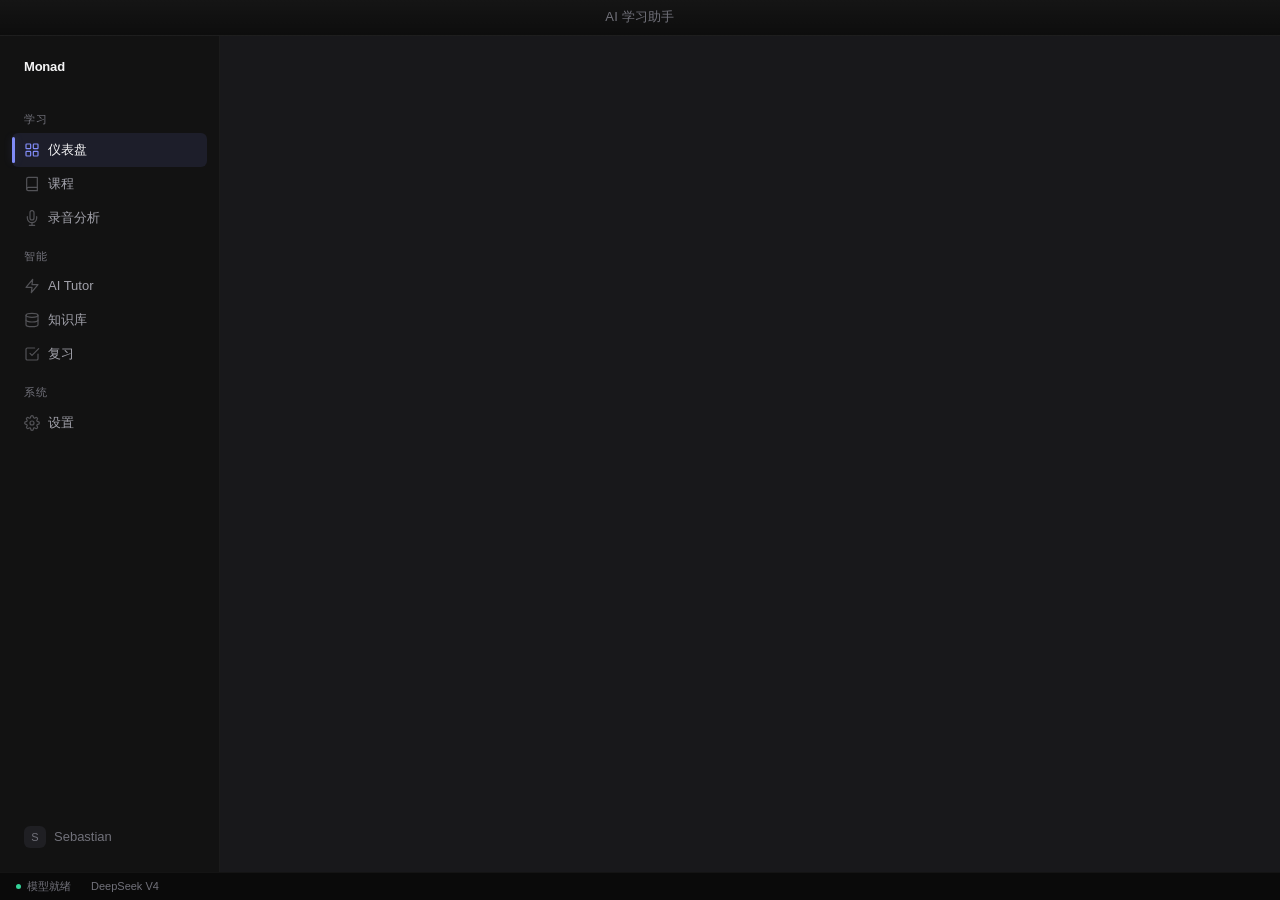
==== commit 55afbe51: "Phase 4: quiz generation + SM-2 spaced repetition + review UI" ====
--- a/web/index.html
+++ b/web/index.html
@@ -168,6 +168,10 @@
     <svg viewBox="0 0 24 24" fill="none" stroke="currentColor" stroke-width="1.8" stroke-linecap="round" stroke-linejoin="round"><ellipse cx="12" cy="5" rx="9" ry="3"/><path d="M21 12c0 1.66-4 3-9 3s-9-1.34-9-3"/><path d="M3 5v14c0 1.66 4 3 9 3s9-1.34 9-3V5"/></svg>
     <span data-i18n="sidebar.knowledgeBase">知识库</span>
   </div>
+  <div class="nav-item" data-page="review">
+    <svg viewBox="0 0 24 24" fill="none" stroke="currentColor" stroke-width="1.8" stroke-linecap="round" stroke-linejoin="round"><path d="M9 11l3 3L22 4"/><path d="M21 12v7a2 2 0 01-2 2H5a2 2 0 01-2-2V5a2 2 0 012-2h11"/></svg>
+    <span>复习</span>
+  </div>
   <div class="sec-label" data-i18n="sidebar.sections.system">系统</div>
   <div class="nav-item" data-page="settings">
     <svg viewBox="0 0 24 24" fill="none" stroke="currentColor" stroke-width="1.8" stroke-linecap="round" stroke-linejoin="round"><circle cx="12" cy="12" r="3"/><path d="M19.4 15a1.65 1.65 0 00.33 1.82l.06.06a2 2 0 010 2.83 2 2 0 01-2.83 0l-.06-.06a1.65 1.65 0 00-1.82-.33 1.65 1.65 0 00-1 1.51V21a2 2 0 01-4 0v-.09A1.65 1.65 0 009 19.4a1.65 1.65 0 00-1.82.33l-.06.06a2 2 0 01-2.83-2.83l.06-.06A1.65 1.65 0 004.68 15a1.65 1.65 0 00-1.51-1H3a2 2 0 010-4h.09A1.65 1.65 0 004.6 9a1.65 1.65 0 00-.33-1.82l-.06-.06a2 2 0 012.83-2.83l.06.06A1.65 1.65 0 009 4.68a1.65 1.65 0 001-1.51V3a2 2 0 014 0v.09a1.65 1.65 0 001 1.51 1.65 1.65 0 001.82-.33l.06-.06a2 2 0 012.83 2.83l-.06.06A1.65 1.65 0 0019.4 9a1.65 1.65 0 001.51 1H21a2 2 0 010 4h-.09a1.65 1.65 0 00-1.51 1z"/></svg>
@@ -285,6 +289,36 @@
   </div>
 </div></template>
 
+<template id="tpl-review"><div class="page-view">
+  <div class="page-title">复习中心</div>
+  <div class="page-sub">基于 SM-2 间隔重复算法的智能复习系统</div>
+  <div class="two-col" style="margin-bottom:var(--space-6)">
+    <div class="panel">
+      <div class="panel-header">今日待复习</div>
+      <div id="reviewDueCount" style="font-size:var(--text-2xl);font-weight:var(--weight-bold);color:var(--accent)">0</div>
+      <div style="font-size:var(--text-sm);color:var(--text-tertiary);margin-top:4px">道题目等待复习</div>
+    </div>
+    <div class="panel">
+      <div class="panel-header">总题库</div>
+      <div id="reviewTotalCount" style="font-size:var(--text-2xl);font-weight:var(--weight-bold);color:var(--text-primary)">0</div>
+      <div style="font-size:var(--text-sm);color:var(--text-tertiary);margin-top:4px">道题目已生成</div>
+    </div>
+  </div>
+  <div style="display:flex;gap:var(--space-3);margin-bottom:var(--space-6)">
+    <select class="lang-select" id="reviewCourseSelect" style="flex:1">
+      <option value="">选择课程</option>
+    </select>
+    <button class="btn-test" onclick="generateQuizzes()" style="height:36px;white-space:nowrap">生成测验题</button>
+    <button class="btn-test" onclick="startReview()" style="height:36px;white-space:nowrap">开始复习</button>
+  </div>
+  <div id="reviewStatus" class="status-msg" style="margin-bottom:var(--space-4)"></div>
+  <div id="reviewQuizArea"></div>
+  <div class="panel" style="margin-top:var(--space-6)">
+    <div class="panel-header">所有测验题</div>
+    <div id="reviewQuizList"></div>
+  </div>
+</div></template>
+
 <template id="tpl-settings"><div class="page-view">
   <div class="page-title" data-i18n="settings.title">设置</div>
   <div class="settings-card">
@@ -303,6 +337,15 @@
       <option value="en">English</option>
       <option value="zh">简体中文</option>
     </select>
+  </div>
+  <div class="settings-card">
+    <div class="sc-title">Speech-to-Text (Groq)</div>
+    <div class="settings-field-label">Groq API Key</div>
+    <div class="input-row">
+      <input type="password" id="groqKey" placeholder="gsk_..."/>
+      <button class="btn-test" onclick="testGroq()">测试</button>
+    </div>
+    <div class="status-msg" id="groqStatus"></div>
   </div>
   <button class="btn-save" onclick="saveSettings()" data-i18n="settings.save">保存设置</button>
   <div class="status-msg" id="saveStatus" style="margin-top:var(--space-2)"></div>
@@ -388,7 +431,7 @@
   _currentPage = page;
   var initMap = {
     'dashboard': initDashboard, 'courses': initCourses, 'course-detail': initCourseDetail,
-    'note': initNote, 'upload': initUpload, 'settings': initSettings, 'knowledge': initKnowledge, 'tutor': initTutor
+    'note': initNote, 'upload': initUpload, 'settings': initSettings, 'knowledge': initKnowledge, 'tutor': initTutor, 'review': initReview
   };
   if (initMap[page]) initMap[page]();
   if (i18n._loaded) i18n.applyTranslations();
@@ -821,10 +864,191 @@
   if (btn) { btn.disabled = true; btn.textContent = i18n.t('upload.btnStartDisabled'); }
 }
 
+// ── Review & Quiz ──
+var _reviewQueue = [];
+var _reviewIndex = 0;
+var _reviewAnswers = {};
+
+async function initReview() {
+  _reviewQueue = [];
+  _reviewIndex = 0;
+  _reviewAnswers = {};
+  document.getElementById('reviewQuizArea').innerHTML = '';
+  document.getElementById('reviewStatus').textContent = '';
+  var r = await eel.api_list_courses()();
+  var s = document.getElementById('reviewCourseSelect');
+  if (!s) return;
+  var h = '<option value="">选择课程</option>';
+  for (var i = 0; i < r.courses.length; i++) h += '<option value="'+r.courses[i].id+'">'+r.courses[i].name+'</option>';
+  s.innerHTML = h;
+  await refreshReviewStats();
+  await loadQuizList();
+}
+
+async function refreshReviewStats() {
+  var cid = document.getElementById('reviewCourseSelect').value || null;
+  var r = await eel.api_get_review_stats(cid)();
+  if (r.success) {
+    document.getElementById('reviewDueCount').textContent = r.stats.due_today;
+    document.getElementById('reviewTotalCount').textContent = r.stats.total;
+  }
+}
+
+async function loadQuizList() {
+  var cid = document.getElementById('reviewCourseSelect').value;
+  if (!cid) { document.getElementById('reviewQuizList').innerHTML = '<div style="color:var(--text-tertiary);font-size:var(--text-sm)">请选择课程</div>'; return; }
+  var r = await eel.api_get_quizzes(parseInt(cid))();
+  var container = document.getElementById('reviewQuizList');
+  if (!r.success || !r.quizzes || r.quizzes.length === 0) {
+    container.innerHTML = '<div class="empty-block"><div class="eb-text">还没有测验题，点击"生成测验题"开始</div></div>';
+    return;
+  }
+  var h = '';
+  for (var i = 0; i < r.quizzes.length; i++) {
+    var q = r.quizzes[i];
+    var typeIcon = q.options ? '选择题' : '填空题';
+    var diffColor = q.difficulty === 'easy' ? 'var(--green)' : (q.difficulty === 'hard' ? 'var(--red)' : 'var(--accent)');
+    h += '<div class="lecture-card" style="margin-bottom:8px"><div class="lc-header"><span class="lc-title" style="font-size:var(--text-sm)">'+typeIcon+' · '+q.question.substring(0,50)+(q.question.length>50?'...':'')+'</span><span class="fi-remove" style="cursor:pointer" onclick="deleteQuiz('+q.id+')">删除</span></div><div style="font-size:var(--text-xs);color:'+diffColor+'">'+q.difficulty+' · '+q.created_at+'</div></div>';
+  }
+  container.innerHTML = h;
+}
+
+async function generateQuizzes() {
+  var cid = document.getElementById('reviewCourseSelect').value;
+  if (!cid) { alert('请先选择课程'); return; }
+  var st = document.getElementById('reviewStatus');
+  st.textContent = '正在生成测验题...'; st.className = 'status-msg';
+  var r = await eel.api_generate_quizzes(parseInt(cid))();
+  if (r.success) {
+    st.textContent = '生成了 ' + r.count + ' 道测验题'; st.className = 'status-msg ok';
+    await refreshReviewStats();
+    await loadQuizList();
+  } else {
+    st.textContent = r.error; st.className = 'status-msg fail';
+  }
+}
+
+async function startReview() {
+  var cid = document.getElementById('reviewCourseSelect').value || null;
+  var st = document.getElementById('reviewStatus');
+  var r = await eel.api_get_due_reviews(cid)();
+  if (!r.success || !r.reviews || r.reviews.length === 0) {
+    st.textContent = '今日没有需要复习的题目';
+    st.className = 'status-msg';
+    document.getElementById('reviewQuizArea').innerHTML = '';
+    return;
+  }
+  _reviewQueue = r.reviews;
+  _reviewIndex = 0;
+  _reviewAnswers = {};
+  st.textContent = '';
+  renderReviewQuestion();
+}
+
+function renderReviewQuestion() {
+  if (_reviewIndex >= _reviewQueue.length) { renderReviewSummary(); return; }
+  var q = _reviewQueue[_reviewIndex];
+  var area = document.getElementById('reviewQuizArea');
+  var html = '<div class="panel">';
+  html += '<div style="display:flex;justify-content:space-between;margin-bottom:var(--space-4)">';
+  html += '<span style="font-size:var(--text-sm);color:var(--text-tertiary)">第 ' + (_reviewIndex+1) + ' / ' + _reviewQueue.length + ' 题</span>';
+  html += '<span style="font-size:var(--text-xs);color:var(--accent)">' + q.difficulty + '</span>';
+  html += '</div>';
+  html += '<div style="font-size:var(--text-base);font-weight:var(--weight-semibold);margin-bottom:var(--space-4);color:var(--text-primary)">' + q.question + '</div>';
+  
+  if (q.options) {
+    for (var i = 0; i < q.options.length; i++) {
+      var letter = String.fromCharCode(65 + i);
+      html += '<div class="lecture-card" style="margin-bottom:8px;cursor:pointer" onclick="selectAnswer(' + i + ')">';
+      html += '<div style="display:flex;gap:var(--space-2)">';
+      html += '<span style="font-weight:var(--weight-bold);color:var(--accent)">' + letter + '</span>';
+      html += '<span>' + q.options[i] + '</span>';
+      html += '</div></div>';
+    }
+  } else {
+    html += '<input type="text" id="fillBlankInput" placeholder="输入你的答案..." style="width:100%;height:40px;padding:0 var(--space-3);background:var(--bg-input);border:1px solid var(--border-default);border-radius:var(--radius-sm);font-size:var(--text-sm);color:var(--text-primary);outline:none;margin-bottom:var(--space-4)" onkeydown="if(event.keyCode===13)submitFillBlank()"/>';
+    html += '<button class="btn-secondary" onclick="submitFillBlank()" style="margin-top:var(--space-2)">提交答案</button>';
+  }
+  html += '<div id="reviewFeedback" style="margin-top:var(--space-4)"></div>';
+  html += '</div>';
+  area.innerHTML = html;
+}
+
+function selectAnswer(optionIndex) {
+  var q = _reviewQueue[_reviewIndex];
+  var userAnswer = String.fromCharCode(65 + optionIndex);
+  var correct = (userAnswer === q.answer);
+  _reviewAnswers[_reviewIndex] = { user: userAnswer, correct: correct };
+  showFeedback(correct, q);
+}
+
+function submitFillBlank() {
+  var q = _reviewQueue[_reviewIndex];
+  var input = document.getElementById('fillBlankInput');
+  if (!input || !input.value.trim()) return;
+  var userAnswer = input.value.trim();
+  var correct = (userAnswer === q.answer || userAnswer.toLowerCase() === q.answer.toLowerCase());
+  _reviewAnswers[_reviewIndex] = { user: userAnswer, correct: correct };
+  showFeedback(correct, q);
+}
+
+function showFeedback(correct, q) {
+  var fb = document.getElementById('reviewFeedback');
+  var html = '<div style="padding:var(--space-4);border-radius:var(--radius-md);background:';
+  html += correct ? 'rgba(52,211,153,0.10)' : 'rgba(248,113,113,0.10)';
+  html += ';margin-top:var(--space-3)';
+  html += '<div style="font-weight:var(--weight-semibold);color:';
+  html += correct ? 'var(--green)' : 'var(--red)';
+  html += ';margin-bottom:var(--space-2)">' + (correct ? '✅ 正确' : '❌ 错误') + '</div>';
+  html += '<div style="font-size:var(--text-sm);color:var(--text-secondary);margin-bottom:var(--space-2)">正确答案: ' + q.answer + '</div>';
+  if (q.explanation) {
+    html += '<div style="font-size:var(--text-sm);color:var(--text-tertiary)">' + q.explanation + '</div>';
+  }
+  html += '<div style="margin-top:var(--space-4);font-size:var(--text-sm);color:var(--text-tertiary)">你对这道题的掌握程度?</div>';
+  html += '<div style="display:flex;gap:var(--space-2);margin-top:var(--space-2)">';
+  html += '<button class="btn-secondary" style="flex:1" onclick="rateQuality(0)">完全不会</button>';
+  html += '<button class="btn-secondary" style="flex:1" onclick="rateQuality(3)">有印象</button>';
+  html += '<button class="btn-secondary" style="flex:1" onclick="rateQuality(4)">想起来了</button>';
+  html += '<button class="btn-secondary" style="flex:1" onclick="rateQuality(5)">很简单</button>';
+  html += '</div></div>';
+  fb.innerHTML = html;
+}
+
+async function rateQuality(quality) {
+  var q = _reviewQueue[_reviewIndex];
+  await eel.api_submit_review(q.review_id, quality)();
+  _reviewIndex++;
+  renderReviewQuestion();
+  refreshReviewStats();
+}
+
+function renderReviewSummary() {
+  var correct = 0;
+  for (var k in _reviewAnswers) { if (_reviewAnswers[k].correct) correct++; }
+  var total = _reviewQueue.length;
+  var pct = Math.round(correct / total * 100);
+  var area = document.getElementById('reviewQuizArea');
+  var html = '<div class="panel" style="text-align:center">';
+  html += '<div style="font-size:48px;margin-bottom:var(--space-4)">' + (pct>=80?'🎉':(pct>=60?'👍':'💪')) + '</div>';
+  html += '<div style="font-size:var(--text-2xl);font-weight:var(--weight-bold);color:var(--text-primary);margin-bottom:var(--space-2)">' + correct + ' / ' + total + ' 正确</div>';
+  html += '<div style="font-size:var(--text-sm);color:var(--text-tertiary)">正确率 ' + pct + '% · 下次复习时间已根据 SM-2 算法自动安排</div>';
+  html += '<button class="btn-secondary" style="margin-top:var(--space-5)" onclick="initReview()">返回</button>';
+  html += '</div>';
+  area.innerHTML = html;
+}
+
+async function deleteQuiz(quizId) {
+  if (!confirm('确认删除这道测验题？')) return;
+  await eel.api_delete_quiz(quizId)();
+  await refreshReviewStats();
+  await loadQuizList();
+}
+
 // ── Settings ──
-async function initSettings() { var k = await eel.api_get_setting('deepseek_key')(); var el = document.getElementById('deepseekKey'); if (el && k) el.value = k; var ls = document.getElementById('languageSelect'); if (ls) ls.value = i18n.getLanguage(); }
+async function initSettings() { var k = await eel.api_get_setting('deepseek_key')(); var el = document.getElementById('deepseekKey'); if (el && k) el.value = k; var gk = await eel.api_get_setting('groq_key')(); var gel = document.getElementById('groqKey'); if (gel && gk) gel.value = gk; var ls = document.getElementById('languageSelect'); if (ls) ls.value = i18n.getLanguage(); }
 async function testDeepseek() { var k = document.getElementById('deepseekKey') ? document.getElementById('deepseekKey').value.trim() : ''; if (!k) return; var el = document.getElementById('deepseekStatus'); if (!el) return; el.textContent = i18n.t('settings.testing'); el.className = 'status-msg'; var r = await eel.api_test_key('deepseek', k)(); if (r.success) { el.textContent = i18n.t('settings.testSuccess'); el.className = 'status-msg ok'; } else { el.textContent = i18n.t('settings.testFailed'); el.className = 'status-msg fail'; } }
-async function saveSettings() { var k = document.getElementById('deepseekKey') ? document.getElementById('deepseekKey').value.trim() : ''; if (k) await eel.api_save_setting('deepseek_key', k)(); var el = document.getElementById('saveStatus'); if (el) { el.textContent = i18n.t('settings.saved'); el.className = 'status-msg ok'; } var btn = document.querySelector('.btn-save'); if (btn) { var o = btn.textContent; btn.textContent = i18n.t('settings.saved'); btn.style.background = 'var(--green)'; setTimeout(function(){ btn.textContent = o; btn.style.background = ''; }, 1500); } }
+async function testGroq() { var k = document.getElementById('groqKey') ? document.getElementById('groqKey').value.trim() : ''; if (!k) return; var el = document.getElementById('groqStatus'); if (!el) return; el.textContent = '测试中...'; el.className = 'status-msg'; var r = await eel.api_test_key('groq', k)(); if (r.success) { el.textContent = '连接成功'; el.className = 'status-msg ok'; } else { el.textContent = '连接失败'; el.className = 'status-msg fail'; } }
+async function saveSettings() { var k = document.getElementById('deepseekKey') ? document.getElementById('deepseekKey').value.trim() : ''; if (k) await eel.api_save_setting('deepseek_key', k)(); var gk = document.getElementById('groqKey') ? document.getElementById('groqKey').value.trim() : ''; if (gk) await eel.api_save_setting('groq_key', gk)(); var el = document.getElementById('saveStatus'); if (el) { el.textContent = i18n.t('settings.saved'); el.className = 'status-msg ok'; } var btn = document.querySelector('.btn-save'); if (btn) { var o = btn.textContent; btn.textContent = i18n.t('settings.saved'); btn.style.background = 'var(--green)'; setTimeout(function(){ btn.textContent = o; btn.style.background = ''; }, 1500); } }
 
 // ── Boot ──
 (async function boot() { await i18n.init(); navigateTo('dashboard'); })();
